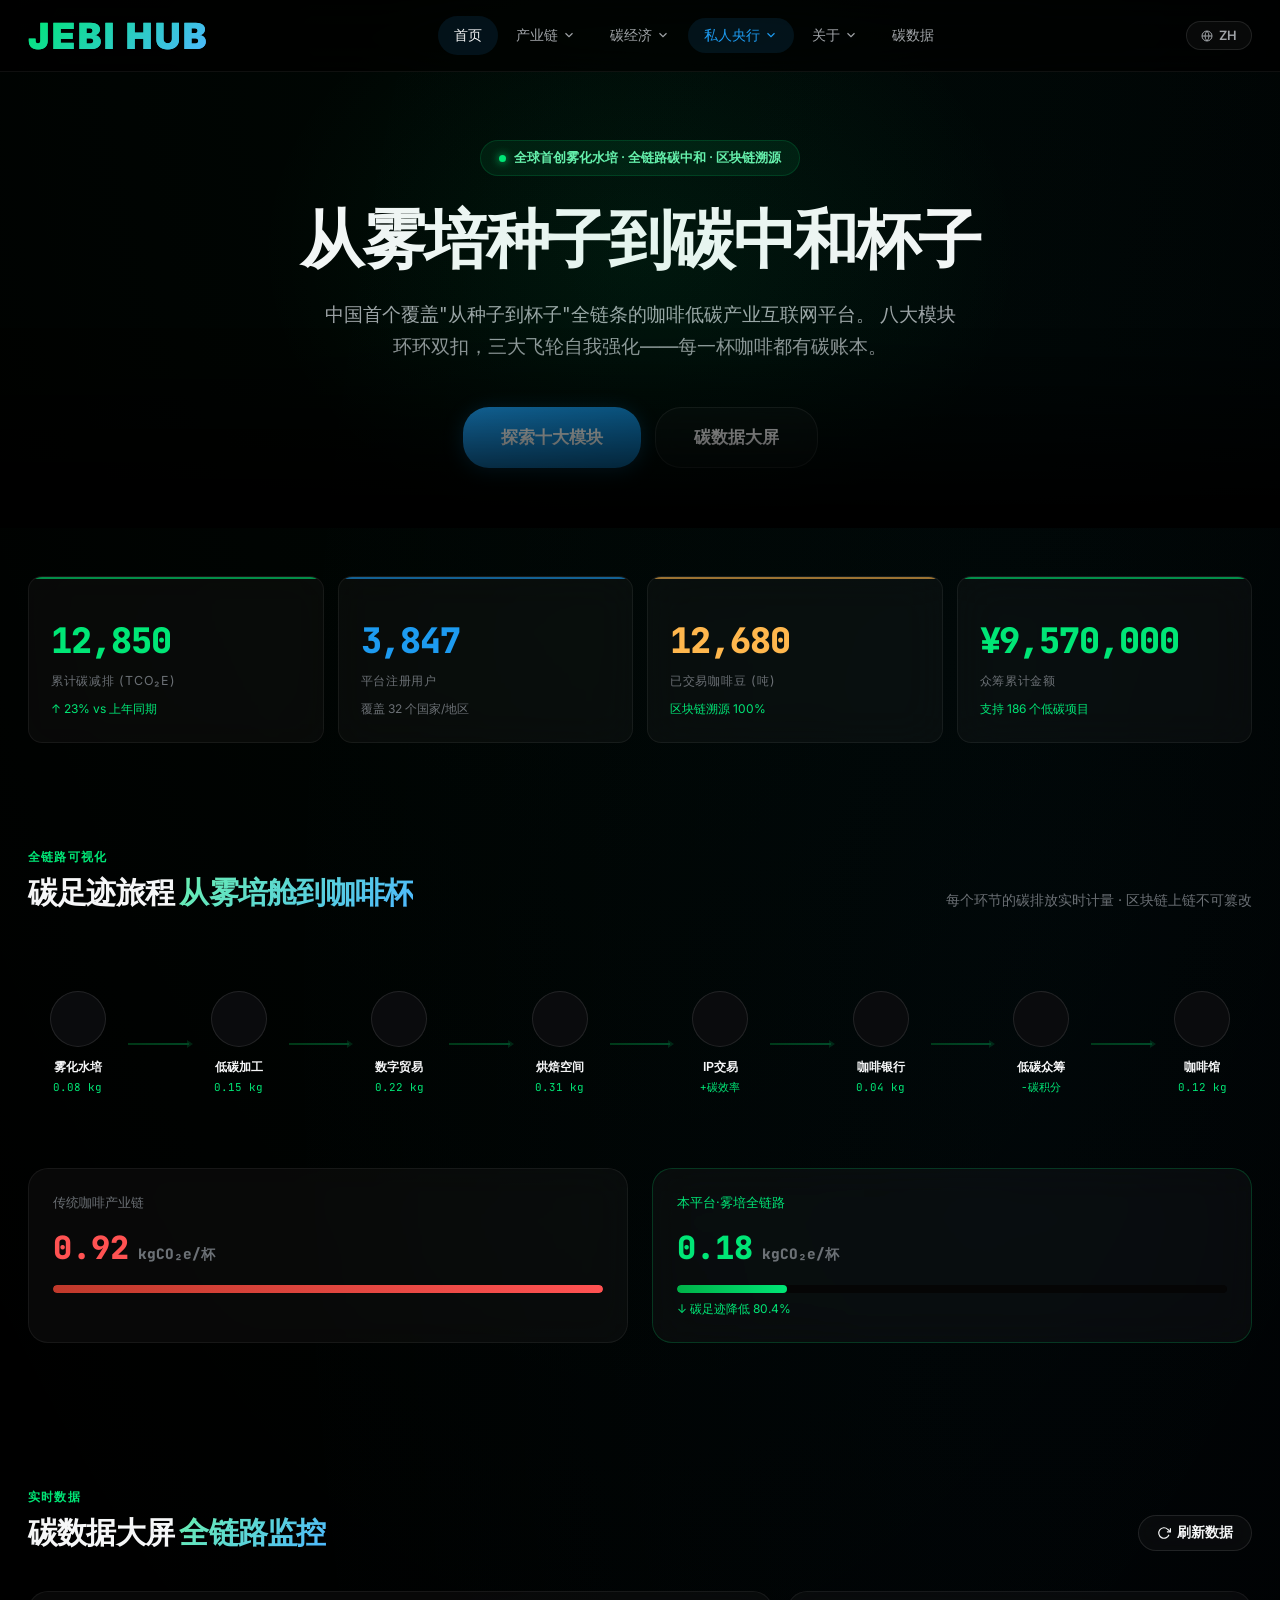
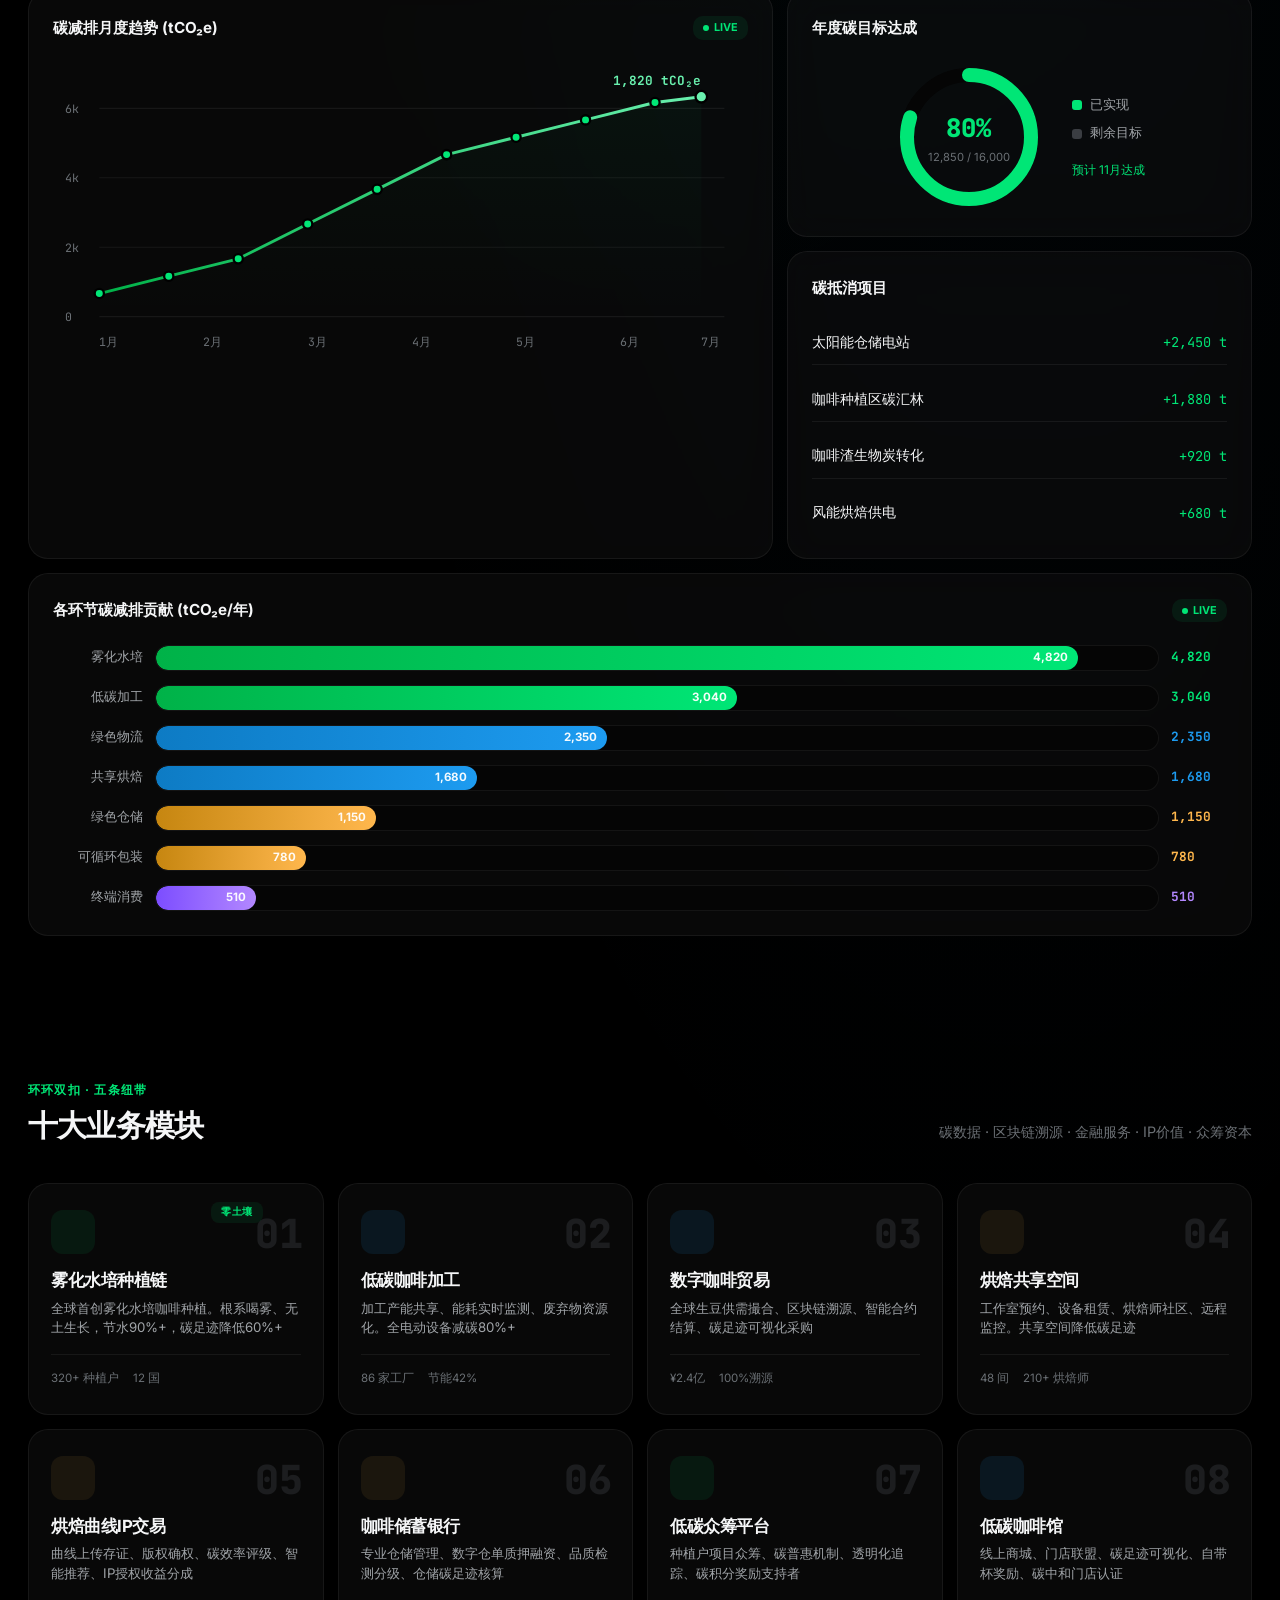
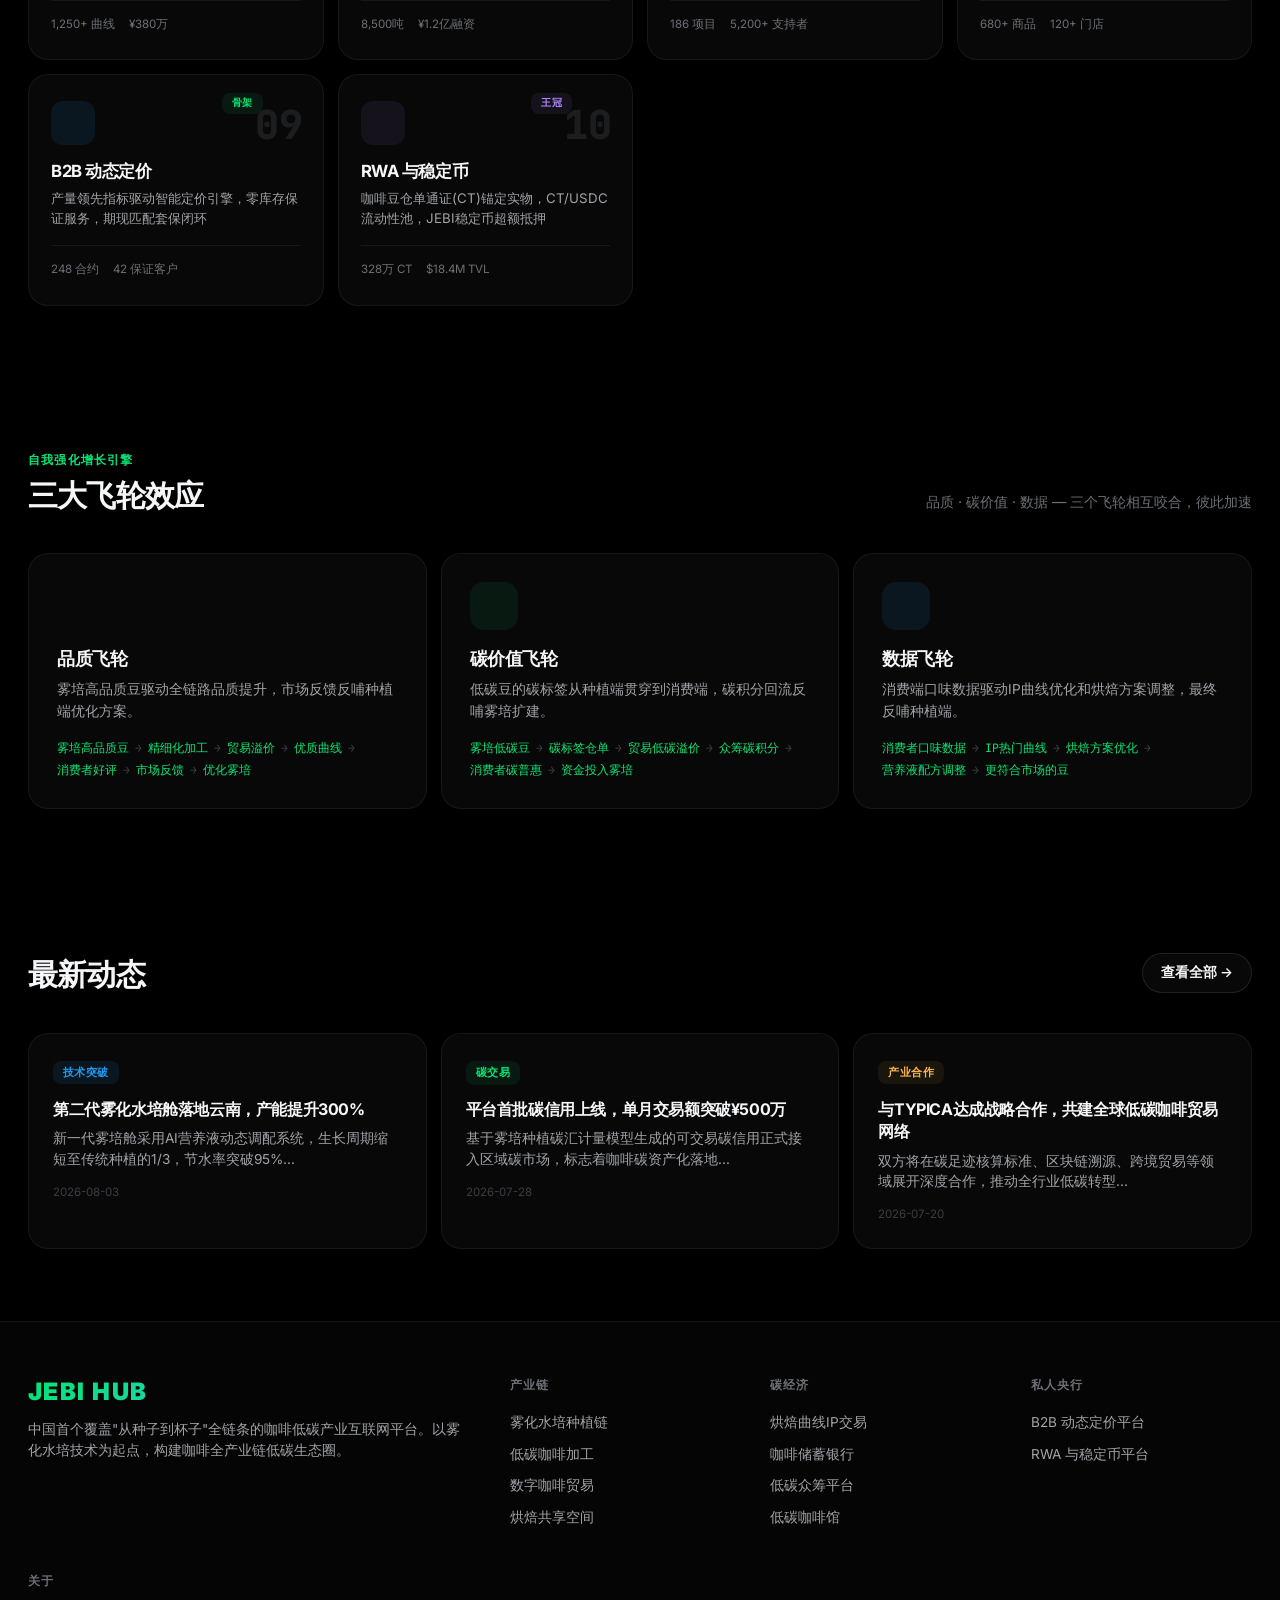
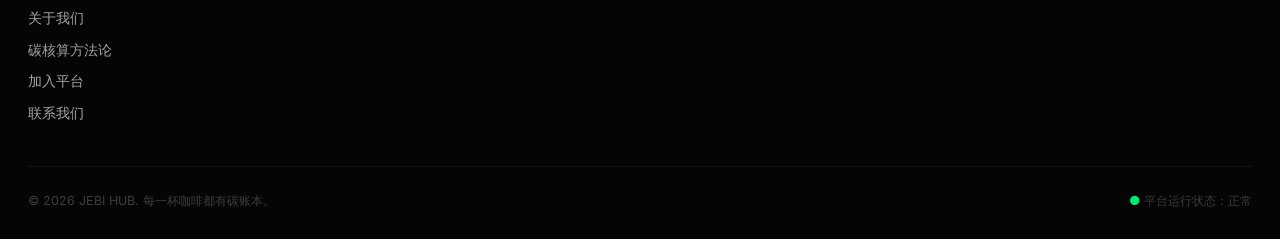
==== index.html @ 52b02df3 "JEBI HUB — Low-carbon coffee industry platform - 15 HTML pages (index + 14 modules including About, " ====
<!DOCTYPE html>
<html lang="zh-CN">
  <head>
    <meta charset="UTF-8">
    <meta name="viewport" content="width=device-width, initial-scale=1.0">
    <title>JEBI HUB — 从雾培种子到碳中和杯子</title>
    <link rel="stylesheet" href="css/style.css">
    <link rel="preconnect" href="https://fonts.googleapis.com">
    <link rel="preconnect" href="https://fonts.gstatic.com" crossorigin>
    <link href="https://fonts.googleapis.com/css2?family=Inter:wght@400;500;600;700;800;900&family=JetBrains+Mono:wght@400;500;600;700;800&display=swap" rel="stylesheet">
  </head>
  <body>
    <!-- ========== Navigation ========== -->
    <nav class="nav">
      <div class="nav-inner">
        <a href="index.html" class="nav-logo">
          <span>JEBI HUB</span>
        </a>
        <div class="nav-links">
          <a href="index.html" class="nav-link active" data-i18n="nav.home">首页</a>
          <div class="nav-dropdown">
            <button class="nav-dropdown-trigger" data-i18n="nav.industry_chain_trigger">产业链
              <svg viewBox="0 0 24 24" fill="none" stroke="currentColor" stroke-width="2">
                <polyline points="6 9 12 15 18 9"/>
              </svg>
            </button>
            <div class="nav-dropdown-menu">
              <a href="modules/planting.html" class="nav-dropdown-item" data-i18n="nav.planting"> 种植链 <span class="badge">零土壤</span>
              </a>
              <a href="modules/processing.html" class="nav-dropdown-item" data-i18n="nav.processing"> 低碳加工</a>
              <a href="modules/trade.html" class="nav-dropdown-item" data-i18n="nav.trade"> 数字贸易</a>
              <a href="modules/roasting.html" class="nav-dropdown-item" data-i18n="nav.roasting"> 烘焙空间</a>
            </div>
          </div>
          <div class="nav-dropdown">
            <button class="nav-dropdown-trigger" data-i18n="nav.carbon_economy_trigger">碳经济
              <svg viewBox="0 0 24 24" fill="none" stroke="currentColor" stroke-width="2">
                <polyline points="6 9 12 15 18 9"/>
              </svg>
            </button>
            <div class="nav-dropdown-menu">
              <a href="modules/ip-trading.html" class="nav-dropdown-item" data-i18n="nav.ip_trading"> IP交易中心</a>
              <a href="modules/coffee-bank.html" class="nav-dropdown-item" data-i18n="nav.coffee_bank"> 咖啡银行</a>
              <a href="modules/crowdfunding.html" class="nav-dropdown-item" data-i18n="nav.crowdfunding"> 低碳众筹</a>
              <a href="modules/cafe.html" class="nav-dropdown-item" data-i18n="nav.cafe"> 咖啡馆</a>
            </div>
          </div>
          <div class="nav-dropdown">
            <button class="nav-dropdown-trigger" style="color: var(--accent); background: var(--accent-dim);" data-i18n="nav.private_central_bank_trigger">私人央行
              <svg viewBox="0 0 24 24" fill="none" stroke="currentColor" stroke-width="2">
                <polyline points="6 9 12 15 18 9"/>
              </svg>
            </button>
            <div class="nav-dropdown-menu">
              <a href="modules/b2b-pricing.html" class="nav-dropdown-item" data-i18n="nav.b2b_pricing"> B2B动态定价 <span class="badge">骨架</span>
              </a>
              <a href="modules/rwa-stablecoin.html" class="nav-dropdown-item" data-i18n="nav.rwa_stablecoin"> RWA与稳定币 <span class="badge">王冠</span>
              </a>
            </div>
          </div>
          <div class="nav-dropdown">
            <button class="nav-dropdown-trigger" data-i18n="nav.about_trigger">
              关于
              <svg viewBox="0 0 24 24" fill="none" stroke="currentColor" stroke-width="2">
                <polyline points="6 9 12 15 18 9"/>
              </svg>
            </button>
            <div class="nav-dropdown-menu">
              <a href="modules/about.html" class="nav-dropdown-item" data-i18n="nav.about_us"> 关于我们</a>
              <a href="modules/methodology.html" class="nav-dropdown-item" data-i18n="nav.methodology"> 碳核算方法论</a>
              <a href="modules/join-platform.html" class="nav-dropdown-item" data-i18n="nav.join_platform"> 加入平台</a>
              <a href="modules/contact.html" class="nav-dropdown-item" data-i18n="nav.contact"> 联系我们</a>
            </div>
          </div>
          <a href="#dashboard" class="nav-link" data-i18n="nav.carbon_data">碳数据</a>
        </div>
          <div class="lang-switcher">
            <button class="lang-switcher-btn">
              <svg width="16" height="16" viewBox="0 0 24 24" fill="none" stroke="currentColor" stroke-width="2">
                <circle cx="12" cy="12" r="10"/>
                <path d="M2 12h20M12 2a15.3 15.3 0 0 1 4 10 15.3 15.3 0 0 1-4 10 15.3 15.3 0 0 1-4-10 15.3 15.3 0 0 1 4-10z"/>
              </svg>
              <span class="lang-current">ZH</span>
            </button>
            <div class="lang-switcher-menu">
              <div class="lang-option active" data-lang="zh">中文</div>
              <div class="lang-option" data-lang="en">English</div>
              <div class="lang-option" data-lang="ar">العربية</div>
            </div>
          </div>
      </div>
    </nav>
    <!-- ========== Hero ========== -->
    <section class="hero">
      <div class="container">
        <div class="hero-badge">
          <span class="hero-badge-dot">
          </span>
          全球首创雾化水培 · 全链路碳中和 · 区块链溯源
        </div>
        <h1 data-i18n="hero.title_full">从雾培种子到碳中和杯子</h1>
        <p class="hero-sub" data-i18n="hero.sub_cn">
          中国首个覆盖"从种子到杯子"全链条的咖啡低碳产业互联网平台。
          八大模块环环双扣，三大飞轮自我强化——每一杯咖啡都有碳账本。
        </p>
        <div class="hero-cta">
          <a href="#modules" class="btn btn-primary btn-lg" data-i18n="hero.cta_explore">探索十大模块</a>
          <a href="#dashboard" class="btn btn-outline btn-lg" data-i18n="hero.cta_dashboard">碳数据大屏</a>
        </div>
      </div>
    </section>
    <!-- ========== KPI Row ========== -->
    <section class="container">
      <div class="kpi-row">
        <div class="kpi animate-in d1" style="--kpi-color: var(--green);">
          <div class="kpi-icon">
          </div>
          <div class="kpi-val" data-count="12850" data-suffix="">12,850</div>
          <div class="kpi-label">累计碳减排 (tCO₂e)</div>
          <div class="kpi-trend up">↑ 23% vs 上年同期</div>
        </div>
        <div class="kpi animate-in d2" style="--kpi-color: var(--accent);">
          <div class="kpi-icon">
          </div>
          <div class="kpi-val" data-count="3847">3,847</div>
          <div class="kpi-label">平台注册用户</div>
          <div class="kpi-trend neutral">覆盖 32 个国家/地区</div>
        </div>
        <div class="kpi animate-in d3" style="--kpi-color: var(--amber);">
          <div class="kpi-icon">
          </div>
          <div class="kpi-val" data-count="12680">12,680</div>
          <div class="kpi-label">已交易咖啡豆 (吨)</div>
          <div class="kpi-trend up">区块链溯源 100%</div>
        </div>
        <div class="kpi animate-in d4" style="--kpi-color: var(--green);">
          <div class="kpi-icon">
          </div>
          <div class="kpi-val" data-count="9570000" data-prefix="¥" data-suffix="">¥9,570,000</div>
          <div class="kpi-label">众筹累计金额</div>
          <div class="kpi-trend up">支持 186 个低碳项目</div>
        </div>
      </div>
    </section>
    <!-- ========== Carbon Journey (SVG pipeline) ========== -->
    <section class="section">
      <div class="container">
        <div class="section-head">
          <div>
            <div class="section-eyebrow">全链路可视化</div>
            <h2>碳足迹旅程 <span class="gradient-text">从雾培舱到咖啡杯</span>
            </h2>
          </div>
          <p class="sub">每个环节的碳排放实时计量 · 区块链上链不可篡改</p>
        </div>
        <div class="journey">
          <div class="journey-track">
            <a href="modules/planting.html" class="journey-node">
              <div class="journey-node-orb">
              </div>
              <div class="journey-node-label">雾化水培</div>
              <div class="journey-node-carbon">0.08 kg</div>
            </a>
            <div class="journey-line">
            </div>
            <a href="modules/processing.html" class="journey-node">
              <div class="journey-node-orb">
              </div>
              <div class="journey-node-label">低碳加工</div>
              <div class="journey-node-carbon">0.15 kg</div>
            </a>
            <div class="journey-line">
            </div>
            <a href="modules/trade.html" class="journey-node">
              <div class="journey-node-orb">
              </div>
              <div class="journey-node-label">数字贸易</div>
              <div class="journey-node-carbon">0.22 kg</div>
            </a>
            <div class="journey-line">
            </div>
            <a href="modules/roasting.html" class="journey-node">
              <div class="journey-node-orb">
              </div>
              <div class="journey-node-label">烘焙空间</div>
              <div class="journey-node-carbon">0.31 kg</div>
            </a>
            <div class="journey-line">
            </div>
            <a href="modules/ip-trading.html" class="journey-node">
              <div class="journey-node-orb">
              </div>
              <div class="journey-node-label">IP交易</div>
              <div class="journey-node-carbon">+碳效率</div>
            </a>
            <div class="journey-line">
            </div>
            <a href="modules/coffee-bank.html" class="journey-node">
              <div class="journey-node-orb">
              </div>
              <div class="journey-node-label">咖啡银行</div>
              <div class="journey-node-carbon">0.04 kg</div>
            </a>
            <div class="journey-line">
            </div>
            <a href="modules/crowdfunding.html" class="journey-node">
              <div class="journey-node-orb">
              </div>
              <div class="journey-node-label">低碳众筹</div>
              <div class="journey-node-carbon">-碳积分</div>
            </a>
            <div class="journey-line">
            </div>
            <a href="modules/cafe.html" class="journey-node">
              <div class="journey-node-orb">
              </div>
              <div class="journey-node-label">咖啡馆</div>
              <div class="journey-node-carbon">0.12 kg</div>
            </a>
          </div>
        </div>
        <!-- Carbon footprint comparison bar -->
        <div style="margin-top: 32px; display: flex; gap: 24px; align-items: stretch; flex-wrap: wrap;">
          <div class="glass" style="flex: 1; padding: 24px; min-width: 280px;">
            <div style="font-size: 0.8rem; color: var(--text-3); margin-bottom: 8px;">传统咖啡产业链</div>
            <div style="font-size: 2rem; font-weight: 900; font-family: var(--font-mono); color: var(--red);">0.92<span style="font-size: 0.9rem; color: var(--text-3);"> kgCO₂e/杯</span>
            </div>
            <div style="margin-top: 12px; height: 8px; background: var(--bg-1); border-radius: 4px; overflow: hidden;">
              <div style="height: 100%; width: 100%; background: linear-gradient(90deg, #c0392b, var(--red)); border-radius: 4px;">
              </div>
            </div>
          </div>
          <div class="glass" style="flex: 1; padding: 24px; min-width: 280px; border-color: rgba(0, 230, 118, 0.2);">
            <div style="font-size: 0.8rem; color: var(--green); margin-bottom: 8px;">本平台·雾培全链路</div>
            <div style="font-size: 2rem; font-weight: 900; font-family: var(--font-mono); color: var(--green);">0.18<span style="font-size: 0.9rem; color: var(--text-3);"> kgCO₂e/杯</span>
            </div>
            <div style="margin-top: 12px; height: 8px; background: var(--bg-1); border-radius: 4px; overflow: hidden;">
              <div style="height: 100%; width: 20%; background: linear-gradient(90deg, var(--green-lo), var(--green)); border-radius: 4px;">
              </div>
            </div>
            <div style="font-size: 0.75rem; color: var(--green); margin-top: 6px;">↓ 碳足迹降低 80.4%</div>
          </div>
        </div>
      </div>
    </section>
    <!-- ========== Carbon Dashboard ========== -->
    <section class="section" id="dashboard">
      <div class="container">
        <div class="section-head">
          <div>
            <div class="section-eyebrow">实时数据</div>
            <h2>碳数据大屏 <span class="gradient-text">全链路监控</span>
            </h2>
          </div>
          <button class="btn btn-outline btn-sm" data-refresh style="gap: 6px;">
            <svg width="14" height="14" viewBox="0 0 24 24" fill="none" stroke="currentColor" stroke-width="2">
              <polyline points="23 4 23 10 17 10"/>
              <path d="M20.49 15a9 9 0 1 1-2.12-9.36L23 10"/>
            </svg>
            刷新数据
          </button>
        </div>
        <div class="dash-panel">
          <!-- Left: Area Chart -->
          <div class="panel animate-in d1">
            <div class="panel-head">
              <span class="panel-title">碳减排月度趋势 (tCO₂e)</span>
              <span class="panel-badge live">LIVE</span>
            </div>
            <svg class="area-chart" viewBox="0 0 600 280" preserveAspectRatio="none">
              <!-- Grid -->
              <g class="grid">
                <line x1="40" y1="40" x2="580" y2="40"/>
                <line x1="40" y1="100" x2="580" y2="100"/>
                <line x1="40" y1="160" x2="580" y2="160"/>
                <line x1="40" y1="220" x2="580" y2="220"/>
              </g>
              <!-- Y axis labels -->
              <g class="axis">
                <text x="10" y="44">6k</text>
                <text x="10" y="104">4k</text>
                <text x="10" y="164">2k</text>
                <text x="10" y="224">0</text>
              </g>
              <!-- X axis labels -->
              <g class="axis">
                <text x="40" y="245">1月</text>
                <text x="130" y="245">2月</text>
                <text x="220" y="245">3月</text>
                <text x="310" y="245">4月</text>
                <text x="400" y="245">5月</text>
                <text x="490" y="245">6月</text>
                <text x="560" y="245">7月</text>
              </g>
              <!-- Area fill -->
              <path class="area-fill" fill="url(#grad-green)" d="M 40 200 L 100 185 L 160 170 L 220 140 L 280 110 L 340 80 L 400 65 L 460 50 L 520 35 L 560 30 L 560 220 L 40 220 Z"/>
              <!-- Line -->
              <path class="line-stroke" stroke="url(#grad-line)" data-animate-path d="M 40 200 L 100 185 L 160 170 L 220 140 L 280 110 L 340 80 L 400 65 L 460 50 L 520 35 L 560 30"/>
              <!-- Data points -->
              <g fill="var(--green)" stroke="var(--bg-0)" stroke-width="2">
                <circle cx="40" cy="200" r="4"/>
                <circle cx="100" cy="185" r="4"/>
                <circle cx="160" cy="170" r="4"/>
                <circle cx="220" cy="140" r="4"/>
                <circle cx="280" cy="110" r="4"/>
                <circle cx="340" cy="80" r="4"/>
                <circle cx="400" cy="65" r="4"/>
                <circle cx="460" cy="50" r="4"/>
                <circle cx="520" cy="35" r="4"/>
                <circle cx="560" cy="30" r="5" fill="var(--green-hi)"/>
              </g>
              <!-- Highlight last point -->
              <text x="560" y="20" text-anchor="end" fill="var(--green-hi)" font-size="11" font-family="var(--font-mono)" font-weight="700">1,820 tCO₂e</text>
              <!-- Gradients -->
              <defs>
                <linearGradient id="grad-green" x1="0" y1="0" x2="0" y2="1">
                  <stop offset="0%" stop-color="#00e676" stop-opacity="0.25"/>
                  <stop offset="100%" stop-color="#00e676" stop-opacity="0"/>
                </linearGradient>
                <linearGradient id="grad-line" x1="0" y1="0" x2="1" y2="0">
                  <stop offset="0%" stop-color="#00b248"/>
                  <stop offset="100%" stop-color="#69f0ae"/>
                </linearGradient>
              </defs>
            </svg>
          </div>
          <!-- Right: Donut + Offset Projects -->
          <div class="dash-panel-right">
            <!-- Donut Chart -->
            <div class="panel animate-in d2">
              <div class="panel-head">
                <span class="panel-title">年度碳目标达成</span>
              </div>
              <div class="donut-wrap">
                <div class="donut">
                  <svg width="150" height="150" viewBox="0 0 150 150">
                    <circle cx="75" cy="75" r="62" fill="none" stroke="var(--bg-1)" stroke-width="14"/>
                    <circle cx="75" cy="75" r="62" fill="none" stroke="var(--green)" stroke-width="14"
                    stroke-dasharray="389.6" stroke-dashoffset="77.9" stroke-linecap="round"/>
                  </svg>
                  <div class="donut-center">
                    <div class="donut-val" style="color: var(--green);">80%</div>
                    <div class="donut-label">12,850 / 16,000</div>
                  </div>
                </div>
                <div class="donut-legend">
                  <div class="donut-legend-item">
                    <span class="donut-legend-dot" style="background: var(--green);">
                    </span>
                    <span>已实现</span>
                  </div>
                  <div class="donut-legend-item">
                    <span class="donut-legend-dot" style="background: var(--text-4);">
                    </span>
                    <span>剩余目标</span>
                  </div>
                  <div style="margin-top: 8px; font-size: 0.75rem; color: var(--green);">预计 11月达成</div>
                </div>
              </div>
            </div>
            <!-- Carbon Offset Projects -->
            <div class="panel animate-in d3" style="flex: 1;">
              <div class="panel-head">
                <span class="panel-title">碳抵消项目</span>
              </div>
              <div style="display: flex; flex-direction: column; gap: 14px;">
                <div style="display: flex; justify-content: space-between; align-items: center; padding: 10px 0; border-bottom: 1px solid var(--border-1);">
                  <span style="font-size: 0.85rem;"> 太阳能仓储电站</span>
                  <span class="mono" style="font-size: 0.85rem; color: var(--green);">+2,450 t</span>
                </div>
                <div style="display: flex; justify-content: space-between; align-items: center; padding: 10px 0; border-bottom: 1px solid var(--border-1);">
                  <span style="font-size: 0.85rem;"> 咖啡种植区碳汇林</span>
                  <span class="mono" style="font-size: 0.85rem; color: var(--green);">+1,880 t</span>
                </div>
                <div style="display: flex; justify-content: space-between; align-items: center; padding: 10px 0; border-bottom: 1px solid var(--border-1);">
                  <span style="font-size: 0.85rem;"> 咖啡渣生物炭转化</span>
                  <span class="mono" style="font-size: 0.85rem; color: var(--green);">+920 t</span>
                </div>
                <div style="display: flex; justify-content: space-between; align-items: center; padding: 10px 0;">
                  <span style="font-size: 0.85rem;"> 风能烘焙供电</span>
                  <span class="mono" style="font-size: 0.85rem; color: var(--green);">+680 t</span>
                </div>
              </div>
            </div>
          </div>
        </div>
        <!-- Bar chart: Carbon reduction by module -->
        <div class="panel animate-in d4" style="margin-top: 14px;">
          <div class="panel-head">
            <span class="panel-title">各环节碳减排贡献 (tCO₂e/年)</span>
            <span class="panel-badge live">LIVE</span>
          </div>
          <div class="hbar-list">
            <div class="hbar-row">
              <span class="hbar-label">雾化水培</span>
              <div class="hbar-track">
                <div class="hbar-fill green" style="width: 92%;">4,820</div>
              </div>
              <span class="hbar-val" style="color: var(--green);">4,820</span>
            </div>
            <div class="hbar-row">
              <span class="hbar-label">低碳加工</span>
              <div class="hbar-track">
                <div class="hbar-fill green" style="width: 58%;">3,040</div>
              </div>
              <span class="hbar-val" style="color: var(--green);">3,040</span>
            </div>
            <div class="hbar-row">
              <span class="hbar-label">绿色物流</span>
              <div class="hbar-track">
                <div class="hbar-fill blue" style="width: 45%;">2,350</div>
              </div>
              <span class="hbar-val" style="color: var(--accent);">2,350</span>
            </div>
            <div class="hbar-row">
              <span class="hbar-label">共享烘焙</span>
              <div class="hbar-track">
                <div class="hbar-fill blue" style="width: 32%;">1,680</div>
              </div>
              <span class="hbar-val" style="color: var(--accent);">1,680</span>
            </div>
            <div class="hbar-row">
              <span class="hbar-label">绿色仓储</span>
              <div class="hbar-track">
                <div class="hbar-fill amber" style="width: 22%;">1,150</div>
              </div>
              <span class="hbar-val" style="color: var(--amber);">1,150</span>
            </div>
            <div class="hbar-row">
              <span class="hbar-label">可循环包装</span>
              <div class="hbar-track">
                <div class="hbar-fill amber" style="width: 15%;">780</div>
              </div>
              <span class="hbar-val" style="color: var(--amber);">780</span>
            </div>
            <div class="hbar-row">
              <span class="hbar-label">终端消费</span>
              <div class="hbar-track">
                <div class="hbar-fill purple" style="width: 10%;">510</div>
              </div>
              <span class="hbar-val" style="color: var(--purple);">510</span>
            </div>
          </div>
        </div>
      </div>
    </section>
    <!-- ========== 8 Module Cards ========== -->
    <section class="section" id="modules">
      <div class="container">
        <div class="section-head">
          <div>
            <div class="section-eyebrow">环环双扣 · 五条纽带</div>
            <h2>十大业务模块</h2>
          </div>
          <p class="sub">碳数据 · 区块链溯源 · 金融服务 · IP价值 · 众筹资本</p>
        </div>
        <div class="module-grid">
          <a href="modules/planting.html" class="module-card animate-in d1" style="--mc-color: var(--green);">
            <span class="module-card-num">01</span>
            <span class="module-card-tag">零土壤</span>
            <div class="module-card-icon green">
            </div>
            <h3>雾化水培种植链</h3>
            <p>全球首创雾化水培咖啡种植。根系喝雾、无土生长，节水90%+，碳足迹降低60%+</p>
            <div class="module-card-meta">
              <span> 320+ 种植户</span>
              <span> 12 国</span>
            </div>
          </a>
          <a href="modules/processing.html" class="module-card animate-in d2" style="--mc-color: var(--accent);">
            <span class="module-card-num">02</span>
            <div class="module-card-icon blue">
            </div>
            <h3>低碳咖啡加工</h3>
            <p>加工产能共享、能耗实时监测、废弃物资源化。全电动设备减碳80%+</p>
            <div class="module-card-meta">
              <span> 86 家工厂</span>
              <span> 节能42%</span>
            </div>
          </a>
          <a href="modules/trade.html" class="module-card animate-in d3" style="--mc-color: var(--accent);">
            <span class="module-card-num">03</span>
            <div class="module-card-icon blue">
            </div>
            <h3>数字咖啡贸易</h3>
            <p>全球生豆供需撮合、区块链溯源、智能合约结算、碳足迹可视化采购</p>
            <div class="module-card-meta">
              <span> ¥2.4亿</span>
              <span> 100%溯源</span>
            </div>
          </a>
          <a href="modules/roasting.html" class="module-card animate-in d4" style="--mc-color: var(--amber);">
            <span class="module-card-num">04</span>
            <div class="module-card-icon amber">
            </div>
            <h3>烘焙共享空间</h3>
            <p>工作室预约、设备租赁、烘焙师社区、远程监控。共享空间降低碳足迹</p>
            <div class="module-card-meta">
              <span> 48 间</span>
              <span> 210+ 烘焙师</span>
            </div>
          </a>
          <a href="modules/ip-trading.html" class="module-card animate-in d5" style="--mc-color: var(--amber);">
            <span class="module-card-num">05</span>
            <div class="module-card-icon amber">
            </div>
            <h3>烘焙曲线IP交易</h3>
            <p>曲线上传存证、版权确权、碳效率评级、智能推荐、IP授权收益分成</p>
            <div class="module-card-meta">
              <span> 1,250+ 曲线</span>
              <span> ¥380万</span>
            </div>
          </a>
          <a href="modules/coffee-bank.html" class="module-card animate-in d6" style="--mc-color: var(--amber);">
            <span class="module-card-num">06</span>
            <div class="module-card-icon amber">
            </div>
            <h3>咖啡储蓄银行</h3>
            <p>专业仓储管理、数字仓单质押融资、品质检测分级、仓储碳足迹核算</p>
            <div class="module-card-meta">
              <span> 8,500吨</span>
              <span> ¥1.2亿融资</span>
            </div>
          </a>
          <a href="modules/crowdfunding.html" class="module-card animate-in d7" style="--mc-color: var(--green);">
            <span class="module-card-num">07</span>
            <div class="module-card-icon green">
            </div>
            <h3>低碳众筹平台</h3>
            <p>种植户项目众筹、碳普惠机制、透明化追踪、碳积分奖励支持者</p>
            <div class="module-card-meta">
              <span> 186 项目</span>
              <span> 5,200+ 支持者</span>
            </div>
          </a>
          <a href="modules/cafe.html" class="module-card animate-in d8" style="--mc-color: var(--accent);">
            <span class="module-card-num">08</span>
            <div class="module-card-icon blue">
            </div>
            <h3>低碳咖啡馆</h3>
            <p>线上商城、门店联盟、碳足迹可视化、自带杯奖励、碳中和门店认证</p>
            <div class="module-card-meta">
              <span> 680+ 商品</span>
              <span> 120+ 门店</span>
            </div>
          </a>
          <a href="modules/b2b-pricing.html" class="module-card animate-in d1" style="--mc-color: var(--accent);">
            <span class="module-card-num">09</span>
            <span class="module-card-tag">骨架</span>
            <div class="module-card-icon blue">
            </div>
            <h3>B2B 动态定价</h3>
            <p>产量领先指标驱动智能定价引擎，零库存保证服务，期现匹配套保闭环</p>
            <div class="module-card-meta">
              <span> 248 合约</span>
              <span> 42 保证客户</span>
            </div>
          </a>
          <a href="modules/rwa-stablecoin.html" class="module-card animate-in d2" style="--mc-color: var(--purple);">
            <span class="module-card-num">10</span>
            <span class="module-card-tag" style="color: var(--purple); background: var(--purple-dim);">王冠</span>
            <div class="module-card-icon" style="background: var(--purple-dim);">
            </div>
            <h3>RWA 与稳定币</h3>
            <p>咖啡豆仓单通证(CT)锚定实物，CT/USDC流动性池，JEBI稳定币超额抵押</p>
            <div class="module-card-meta">
              <span> 328万 CT</span>
              <span> $18.4M TVL</span>
            </div>
          </a>
        </div>
      </div>
    </section>
    <!-- ========== Three Flywheels ========== -->
    <section class="section">
      <div class="container">
        <div class="section-head">
          <div>
            <div class="section-eyebrow">自我强化增长引擎</div>
            <h2>三大飞轮效应</h2>
          </div>
          <p class="sub">品质 · 碳价值 · 数据 — 三个飞轮相互咬合，彼此加速</p>
        </div>
        <div class="flywheel-grid">
          <div class="flywheel-card animate-in d1">
            <div class="flywheel-card-icon green">
            </div>
            <h4>品质飞轮</h4>
            <p>雾培高品质豆驱动全链路品质提升，市场反馈反哺种植端优化方案。</p>
            <div class="flywheel-chain">
              <span>雾培高品质豆</span>
              <em>→</em>
              <span>精细化加工</span>
              <em>→</em>
              <span>贸易溢价</span>
              <em>→</em>
              <span>优质曲线</span>
              <em>→</em>
              <span>消费者好评</span>
              <em>→</em>
              <span>市场反馈</span>
              <em>→</em>
              <span>优化雾培</span>
            </div>
          </div>
          <div class="flywheel-card animate-in d2">
            <div class="flywheel-card-icon" style="background: var(--green-dim);">
            </div>
            <h4>碳价值飞轮</h4>
            <p>低碳豆的碳标签从种植端贯穿到消费端，碳积分回流反哺雾培扩建。</p>
            <div class="flywheel-chain">
              <span>雾培低碳豆</span>
              <em>→</em>
              <span>碳标签仓单</span>
              <em>→</em>
              <span>贸易低碳溢价</span>
              <em>→</em>
              <span>众筹碳积分</span>
              <em>→</em>
              <span>消费者碳普惠</span>
              <em>→</em>
              <span>资金投入雾培</span>
            </div>
          </div>
          <div class="flywheel-card animate-in d3">
            <div class="flywheel-card-icon" style="background: var(--accent-dim);">
            </div>
            <h4>数据飞轮</h4>
            <p>消费端口味数据驱动IP曲线优化和烘焙方案调整，最终反哺种植端。</p>
            <div class="flywheel-chain">
              <span>消费者口味数据</span>
              <em>→</em>
              <span>IP热门曲线</span>
              <em>→</em>
              <span>烘焙方案优化</span>
              <em>→</em>
              <span>营养液配方调整</span>
              <em>→</em>
              <span>更符合市场的豆</span>
            </div>
          </div>
        </div>
      </div>
    </section>
    <!-- ========== News ========== -->
    <section class="section">
      <div class="container">
        <div class="section-head">
          <h2>最新动态</h2>
          <a href="#" class="btn btn-outline btn-sm">查看全部 →</a>
        </div>
        <div class="news-grid">
          <a href="#" class="news-card animate-in d1">
            <span class="news-card-tag tech">技术突破</span>
            <h4>第二代雾化水培舱落地云南，产能提升300%</h4>
            <p>新一代雾培舱采用AI营养液动态调配系统，生长周期缩短至传统种植的1/3，节水率突破95%...</p>
            <div class="news-card-date">2026-08-03</div>
          </a>
          <a href="#" class="news-card animate-in d2">
            <span class="news-card-tag carbon">碳交易</span>
            <h4>平台首批碳信用上线，单月交易额突破¥500万</h4>
            <p>基于雾培种植碳汇计量模型生成的可交易碳信用正式接入区域碳市场，标志着咖啡碳资产化落地...</p>
            <div class="news-card-date">2026-07-28</div>
          </a>
          <a href="#" class="news-card animate-in d3">
            <span class="news-card-tag biz">产业合作</span>
            <h4>与TYPICA达成战略合作，共建全球低碳咖啡贸易网络</h4>
            <p>双方将在碳足迹核算标准、区块链溯源、跨境贸易等领域展开深度合作，推动全行业低碳转型...</p>
            <div class="news-card-date">2026-07-20</div>
          </a>
        </div>
      </div>
    </section>
    <!-- ========== Footer ========== -->
    <footer class="footer">
      <div class="container">
        <div class="footer-grid">
          <div class="footer-brand">
            <h3> JEBI HUB</h3>
            <p>中国首个覆盖"从种子到杯子"全链条的咖啡低碳产业互联网平台。以雾化水培技术为起点，构建咖啡全产业链低碳生态圈。</p>
          </div>
          <div class="footer-col">
            <h4>产业链</h4>
            <a href="modules/planting.html">雾化水培种植链</a>
            <a href="modules/processing.html">低碳咖啡加工</a>
            <a href="modules/trade.html">数字咖啡贸易</a>
            <a href="modules/roasting.html">烘焙共享空间</a>
          </div>
          <div class="footer-col">
            <h4>碳经济</h4>
            <a href="modules/ip-trading.html">烘焙曲线IP交易</a>
            <a href="modules/coffee-bank.html">咖啡储蓄银行</a>
            <a href="modules/crowdfunding.html">低碳众筹平台</a>
            <a href="modules/cafe.html">低碳咖啡馆</a>
          </div>
          <div class="footer-col">
            <h4>私人央行</h4>
            <a href="modules/b2b-pricing.html">B2B 动态定价平台</a>
            <a href="modules/rwa-stablecoin.html">RWA 与稳定币平台</a>
          </div>
          <div class="footer-col">
            <h4>关于</h4>
            <a href="modules/about.html">关于我们</a>
            <a href="modules/methodology.html">碳核算方法论</a>
            <a href="modules/join-platform.html">加入平台</a>
            <a href="modules/contact.html">联系我们</a>
          </div>
        </div>
        <div class="footer-bottom">
          <p>&copy; 2026 JEBI HUB. <span data-i18n="footer.copyright">每一杯咖啡都有碳账本。</span></p>
          <p style="display: flex; align-items: center; gap: 4px;">
            <span style="color: var(--green);">●</span> <span data-i18n="footer.status">平台运行状态：正常</span></p>
          </div>
        </div>
      </footer>
      <script src="js/i18n.js"></script>
      <script src="js/main.js">
      </script>
    </body>
  </html>
---- css/style.css ----
/* ============================================================
 全咖啡产业链低碳经济购物中心 — 全局样式 v2
 Design: Premium Dark · Glassmorphism · Data-First
 ============================================================ */

/* ---------- CSS Variables ---------- */
:root {
 /* Backgrounds — layered depth */
 --bg-0: #000000;
 --bg-1: #050505;
 --bg-2: #0a0b0d;
 --bg-3: #101113;
 --bg-glass: rgba(255, 255, 255, 0.03);
 --bg-glass-hover: rgba(255, 255, 255, 0.06);
 --bg-elevated: #16181c;

 /* Borders */
 --border-1: rgba(255, 255, 255, 0.06);
 --border-2: rgba(255, 255, 255, 0.1);
 --border-3: rgba(255, 255, 255, 0.16);

 /* Text */
 --text-1: #f5f6f7;
 --text-2: #a0a4a8;
 --text-3: #6b7075;
 --text-4: #3a3d42;

 /* Accents */
 --accent: #1d9bf0;
 --accent-hi: #4db8ff;
 --accent-lo: #0d7bc4;
 --accent-dim: rgba(29, 155, 240, 0.1);
 --accent-glow: rgba(29, 155, 240, 0.3);

 /* Low-carbon green */
 --green: #00e676;
 --green-hi: #69f0ae;
 --green-lo: #00b248;
 --green-dim: rgba(0, 230, 118, 0.08);
 --green-glow: rgba(0, 230, 118, 0.2);

 /* Amber */
 --amber: #ffb74d;
 --amber-dim: rgba(255, 183, 77, 0.08);

 /* Purple */
 --purple: #b388ff;
 --purple-dim: rgba(179, 136, 255, 0.08);

 /* Red */
 --red: #ff5252;
 --red-dim: rgba(255, 82, 82, 0.08);

 /* Radius */
 --r-sm: 8px;
 --r-md: 14px;
 --r-lg: 20px;
 --r-xl: 28px;

 /* Shadows */
 --shadow-sm: 0 2px 8px rgba(0,0,0,0.3);
 --shadow-md: 0 4px 24px rgba(0,0,0,0.4);
 --shadow-lg: 0 8px 40px rgba(0,0,0,0.5);
 --shadow-green: 0 0 40px rgba(0, 230, 118, 0.12);
 --shadow-blue: 0 0 40px rgba(29, 155, 240, 0.12);

 /* Typography */
 --font-sans: 'Inter', -apple-system, BlinkMacSystemFont, 'Segoe UI', sans-serif;
 --font-mono: 'JetBrains Mono', 'SF Mono', 'Fira Code', monospace;

 /* Layout */
 --nav-h: 64px;
 --max-w: 1320px;
}

/* ---------- Reset ---------- */
*, *::before, *::after { box-sizing: border-box; margin: 0; padding: 0; }
html { font-size: 16px; scroll-behavior: smooth; -webkit-font-smoothing: antialiased; -moz-osx-font-smoothing: grayscale; }
body {
 font-family: var(--font-sans);
 background: var(--bg-0);
 color: var(--text-1);
 line-height: 1.6;
 min-height: 100vh;
 overflow-x: hidden;
 background-image:
 radial-gradient(ellipse 80% 50% at 50% -10%, rgba(0, 230, 118, 0.04), transparent),
 radial-gradient(ellipse 60% 40% at 80% 20%, rgba(29, 155, 240, 0.03), transparent);
}
a { color: var(--accent); text-decoration: none; transition: color 0.2s; }
a:hover { color: var(--accent-hi); }
ul, ol { list-style: none; }
img { max-width: 100%; display: block; }
button { cursor: pointer; font-family: inherit; border: none; outline: none; background: none; color: inherit; }
input, textarea, select { font-family: inherit; outline: none; }

/* ---------- Typography ---------- */
h1, h2, h3, h4, h5, h6 { font-weight: 700; line-height: 1.2; letter-spacing: -0.025em; }
.gradient-text {
 background: linear-gradient(135deg, var(--green-hi), var(--accent-hi));
 -webkit-background-clip: text; -webkit-text-fill-color: transparent; background-clip: text;
}
.gradient-green {
 background: linear-gradient(135deg, var(--green), var(--green-hi));
 -webkit-background-clip: text; -webkit-text-fill-color: transparent; background-clip: text;
}
.mono { font-family: var(--font-mono); }
.t2 { color: var(--text-2); }
.t3 { color: var(--text-3); }

/* ---------- Container ---------- */
.container { width: 100%; max-width: var(--max-w); margin: 0 auto; padding: 0 28px; }

/* ---------- Glass Card (core component) ---------- */
.glass {
 background: var(--bg-glass);
 backdrop-filter: blur(20px) saturate(140%);
 -webkit-backdrop-filter: blur(20px) saturate(140%);
 border: 1px solid var(--border-1);
 border-radius: var(--r-lg);
 transition: all 0.35s cubic-bezier(0.4, 0, 0.2, 1);
}
.glass:hover {
 background: var(--bg-glass-hover);
 border-color: var(--border-2);
}
.glass-solid {
 background: var(--bg-2);
 border: 1px solid var(--border-1);
 border-radius: var(--r-lg);
 transition: all 0.35s cubic-bezier(0.4, 0, 0.2, 1);
}
.glass-solid:hover {
 background: var(--bg-3);
 border-color: var(--border-2);
}

/* ---------- Navigation ---------- */
.nav {
 position: fixed; top: 0; left: 0; right: 0; z-index: 1000;
 height: var(--nav-h);
 background: rgba(0, 0, 0, 0.7);
 backdrop-filter: blur(24px) saturate(160%);
 -webkit-backdrop-filter: blur(24px) saturate(160%);
 border-bottom: 1px solid var(--border-1);
}
.nav-inner {
 display: flex; align-items: center; justify-content: space-between;
 height: 100%; max-width: var(--max-w); margin: 0 auto; padding: 0 28px;
}
.nav-logo {
  display: flex; align-items: center; gap: 0;
  font-size: 2.25rem; font-weight: 900; line-height: 1;
  color: transparent;
  background: linear-gradient(135deg, var(--green), var(--accent-hi));
  -webkit-background-clip: text; background-clip: text;
  -webkit-text-fill-color: transparent;
  text-transform: uppercase; letter-spacing: 0.08em;
  text-decoration: none; white-space: nowrap;
  transition: opacity 0.2s;
}
.nav-logo:hover { opacity: 0.85; }
.nav-logo span { background: inherit; -webkit-background-clip: inherit; background-clip: inherit; -webkit-text-fill-color: inherit; }
.nav-links { display: flex; align-items: center; gap: 2px; }
.nav-link {
 padding: 8px 16px; font-size: 0.875rem; font-weight: 500;
 color: var(--text-2); border-radius: 20px; transition: all 0.2s;
}
.nav-link:hover { color: var(--text-1); background: var(--bg-glass); }
.nav-link.active { color: var(--text-1); background: var(--accent-dim); }
.nav-dropdown { position: relative; }
.nav-dropdown-trigger {
 display: flex; align-items: center; gap: 4px;
 padding: 8px 16px; font-size: 0.875rem; font-weight: 500;
 color: var(--text-2); border-radius: 20px; transition: all 0.2s;
}
.nav-dropdown-trigger:hover { color: var(--text-1); background: var(--bg-glass); }
.nav-dropdown-trigger svg { width: 14px; height: 14px; transition: transform 0.2s; }
.nav-dropdown:hover .nav-dropdown-trigger svg { transform: rotate(180deg); }
.nav-dropdown-menu {
 position: absolute; top: calc(100% + 8px); left: 50%;
 transform: translateX(-50%) translateY(8px);
 background: rgba(16, 17, 19, 0.95);
 backdrop-filter: blur(24px); -webkit-backdrop-filter: blur(24px);
 border: 1px solid var(--border-2); border-radius: var(--r-md);
 padding: 8px; min-width: 240px;
 opacity: 0; visibility: hidden; transition: all 0.2s;
 box-shadow: var(--shadow-lg);
}
.nav-dropdown:hover .nav-dropdown-menu {
 opacity: 1; visibility: visible; transform: translateX(-50%) translateY(0);
}
.nav-dropdown-item {
 display: flex; align-items: center; gap: 8px;
 padding: 10px 14px; font-size: 0.85rem; color: var(--text-2);
 border-radius: var(--r-sm); transition: all 0.15s;
}
.nav-dropdown-item:hover { color: var(--text-1); background: var(--accent-dim); }
.nav-dropdown-item .badge {
 margin-left: auto; padding: 2px 8px; font-size: 0.65rem; font-weight: 700;
 color: var(--green); background: var(--green-dim); border-radius: 8px;
 text-transform: uppercase; letter-spacing: 0.04em;
}

/* ---------- Hero ---------- */
.hero { padding: 140px 0 60px; text-align: center; position: relative; overflow: hidden; }
.hero::before {
 content: ''; position: absolute; top: -100px; left: 50%; transform: translateX(-50%);
 width: 900px; height: 700px;
 background: radial-gradient(ellipse at center, rgba(0, 230, 118, 0.07) 0%, transparent 60%);
 pointer-events: none;
}
.hero::after {
 content: ''; position: absolute; bottom: 0; left: 0; right: 0; height: 200px;
 background: linear-gradient(to bottom, transparent, var(--bg-0));
 pointer-events: none;
}
.hero-badge {
 display: inline-flex; align-items: center; gap: 8px;
 padding: 7px 18px; font-size: 0.8rem; font-weight: 600;
 color: var(--green-hi); background: var(--green-dim);
 border: 1px solid rgba(0, 230, 118, 0.15);
 border-radius: 24px; margin-bottom: 28px;
}
.hero-badge-dot {
 width: 7px; height: 7px; background: var(--green); border-radius: 50%;
 box-shadow: 0 0 8px var(--green);
 animation: pulse-dot 2s infinite;
}
@keyframes pulse-dot { 0%, 100% { opacity: 1; } 50% { opacity: 0.3; } }
.hero h1 {
 font-size: 4rem; font-weight: 900; line-height: 1.08;
 letter-spacing: -0.035em; margin-bottom: 24px; max-width: 880px;
 margin-left: auto; margin-right: auto;
}
.hero-sub {
 font-size: 1.2rem; color: var(--text-2); max-width: 640px;
 margin: 0 auto 44px; line-height: 1.7;
}
.hero-cta { display: inline-flex; gap: 14px; }

/* ---------- Buttons ---------- */
.btn {
 display: inline-flex; align-items: center; justify-content: center; gap: 8px;
 padding: 13px 30px; font-size: 0.95rem; font-weight: 600;
 border-radius: 26px; transition: all 0.25s cubic-bezier(0.4, 0, 0.2, 1);
 white-space: nowrap;
}
.btn-primary {
 background: linear-gradient(135deg, var(--accent), var(--accent-lo));
 color: #fff;
 box-shadow: 0 4px 20px rgba(29, 155, 240, 0.3);
}
.btn-primary:hover { transform: translateY(-1px); box-shadow: 0 6px 28px rgba(29, 155, 240, 0.4); color: #fff; }
.btn-green {
 background: linear-gradient(135deg, var(--green), var(--green-lo));
 color: #000;
 box-shadow: 0 4px 20px rgba(0, 230, 118, 0.25);
}
.btn-green:hover { transform: translateY(-1px); box-shadow: 0 6px 28px rgba(0, 230, 118, 0.35); color: #000; }
.btn-outline {
 background: var(--bg-glass); color: var(--text-1); border: 1px solid var(--border-2);
 backdrop-filter: blur(12px); -webkit-backdrop-filter: blur(12px);
}
.btn-outline:hover { background: var(--bg-glass-hover); border-color: var(--border-3); color: var(--text-1); }
.btn-sm { padding: 8px 18px; font-size: 0.85rem; }
.btn-lg { padding: 16px 38px; font-size: 1.05rem; }

/* ---------- Section ---------- */
.section { padding: 72px 0; }
.section-head {
 display: flex; align-items: flex-end; justify-content: space-between;
 margin-bottom: 40px; flex-wrap: wrap; gap: 16px;
}
.section-head h2 { font-size: 1.9rem; font-weight: 800; }
.section-head .sub { color: var(--text-3); font-size: 0.9rem; }
.section-eyebrow {
 font-size: 0.75rem; font-weight: 700; text-transform: uppercase;
 letter-spacing: 0.1em; color: var(--green); margin-bottom: 8px;
}

/* ---------- KPI Stats Row ---------- */
.kpi-row {
 display: grid; grid-template-columns: repeat(4, 1fr);
 gap: 14px; margin: 48px 0 32px;
}
.kpi {
 background: var(--bg-glass);
 backdrop-filter: blur(20px); -webkit-backdrop-filter: blur(20px);
 border: 1px solid var(--border-1); border-radius: var(--r-md);
 padding: 24px 22px; transition: all 0.35s; position: relative; overflow: hidden;
}
.kpi::before {
 content: ''; position: absolute; top: 0; left: 0; right: 0; height: 2px;
 background: var(--kpi-color, var(--green)); opacity: 0.6;
}
.kpi:hover {
 border-color: var(--border-3); transform: translateY(-3px);
 box-shadow: var(--shadow-md);
}
.kpi-icon { font-size: 1.3rem; margin-bottom: 12px; }
.kpi-val {
 font-size: 2.2rem; font-weight: 900; font-family: var(--font-mono);
 letter-spacing: -0.03em; color: var(--kpi-color, var(--green));
}
.kpi-label {
 font-size: 0.78rem; color: var(--text-3); text-transform: uppercase;
 letter-spacing: 0.06em; margin-top: 2px;
}
.kpi-trend {
 font-size: 0.75rem; margin-top: 8px;
 display: flex; align-items: center; gap: 4px;
}
.kpi-trend.up { color: var(--green); }
.kpi-trend.neutral { color: var(--text-3); }

/* ---------- Carbon Journey (SVG pipeline) ---------- */
.journey {
 position: relative; padding: 40px 0; overflow-x: auto;
}
.journey-track {
 display: flex; align-items: center; justify-content: center;
 min-width: 1000px; position: relative;
}
.journey-node {
 display: flex; flex-direction: column; align-items: center; text-align: center;
 min-width: 100px; z-index: 2; position: relative;
}
.journey-node-orb {
 width: 56px; height: 56px; border-radius: 50%;
 display: flex; align-items: center; justify-content: center;
 font-size: 1.3rem;
 background: var(--bg-2); border: 1px solid var(--border-2);
 transition: all 0.35s;
}
.journey-node:hover .journey-node-orb {
 border-color: var(--green); box-shadow: 0 0 24px var(--green-glow);
 transform: scale(1.12);
}
.journey-node-label {
 font-size: 0.78rem; font-weight: 600; color: var(--text-1); margin-top: 10px;
}
.journey-node-carbon {
 font-size: 0.68rem; color: var(--green); font-family: var(--font-mono); margin-top: 2px;
}
.journey-line {
 flex: 1; height: 2px; min-width: 40px;
 background: linear-gradient(90deg, var(--green-lo), var(--green));
 opacity: 0.3; position: relative;
}
.journey-line::after {
 content: ''; position: absolute; right: -4px; top: -3px;
 width: 0; height: 0;
 border-left: 6px solid var(--green);
 border-top: 4px solid transparent;
 border-bottom: 4px solid transparent;
 opacity: 0.5;
}

/* ---------- Dashboard Panel ---------- */
.dash-panel {
 display: grid; grid-template-columns: 1.6fr 1fr;
 gap: 14px; margin-top: 32px;
}
.dash-panel-right { display: flex; flex-direction: column; gap: 14px; }
.panel {
 background: var(--bg-glass);
 backdrop-filter: blur(20px); -webkit-backdrop-filter: blur(20px);
 border: 1px solid var(--border-1); border-radius: var(--r-lg);
 padding: 24px;
}
.panel-head {
 display: flex; align-items: center; justify-content: space-between;
 margin-bottom: 22px;
}
.panel-title { font-size: 0.95rem; font-weight: 700; }
.panel-badge {
 font-size: 0.68rem; padding: 3px 10px; border-radius: 10px;
 font-weight: 700; display: flex; align-items: center; gap: 5px;
}
.panel-badge.live { color: var(--green); background: var(--green-dim); }
.panel-badge.live::before {
 content: ''; width: 6px; height: 6px; border-radius: 50%;
 background: var(--green); animation: pulse-dot 2s infinite;
}

/* ---------- SVG Chart: Area Chart ---------- */
.area-chart { width: 100%; height: auto; }
.area-chart .grid line { stroke: var(--border-1); stroke-width: 1; }
.area-chart .axis text { font-size: 10px; fill: var(--text-3); font-family: var(--font-mono); }
.area-chart .area-fill { opacity: 0.15; }
.area-chart .line-stroke { fill: none; stroke-width: 2.5; stroke-linecap: round; stroke-linejoin: round; }

/* ---------- SVG Chart: Donut ---------- */
.donut-wrap { display: flex; align-items: center; justify-content: center; gap: 28px; }
.donut { position: relative; width: 150px; height: 150px; }
.donut svg { transform: rotate(-90deg); }
.donut-center {
 position: absolute; inset: 0; display: flex; flex-direction: column;
 align-items: center; justify-content: center;
}
.donut-val { font-size: 1.6rem; font-weight: 900; font-family: var(--font-mono); }
.donut-label { font-size: 0.7rem; color: var(--text-3); }
.donut-legend { display: flex; flex-direction: column; gap: 8px; }
.donut-legend-item {
 display: flex; align-items: center; gap: 8px; font-size: 0.8rem; color: var(--text-2);
}
.donut-legend-dot { width: 10px; height: 10px; border-radius: 3px; flex-shrink: 0; }

/* ---------- Horizontal Bar List ---------- */
.hbar-list { display: flex; flex-direction: column; gap: 14px; }
.hbar-row { display: flex; align-items: center; gap: 12px; }
.hbar-label { width: 90px; font-size: 0.8rem; color: var(--text-2); text-align: right; flex-shrink: 0; }
.hbar-track {
 flex: 1; height: 26px; background: var(--bg-1); border-radius: 13px;
 overflow: hidden; position: relative; border: 1px solid var(--border-1);
}
.hbar-fill {
 height: 100%; border-radius: 13px; transition: width 1.2s cubic-bezier(0.4, 0, 0.2, 1);
 display: flex; align-items: center; justify-content: flex-end; padding-right: 10px;
 font-size: 0.72rem; font-weight: 700; color: rgba(255,255,255,0.95);
}
.hbar-fill.green { background: linear-gradient(90deg, var(--green-lo), var(--green)); }
.hbar-fill.blue { background: linear-gradient(90deg, var(--accent-lo), var(--accent)); }
.hbar-fill.amber { background: linear-gradient(90deg, #c68610, var(--amber)); }
.hbar-fill.purple { background: linear-gradient(90deg, #7c4dff, var(--purple)); }
.hbar-val {
 width: 56px; font-size: 0.8rem; font-weight: 700; font-family: var(--font-mono);
 text-align: left; flex-shrink: 0;
}

/* ---------- Module Cards Grid ---------- */
.module-grid {
 display: grid; grid-template-columns: repeat(4, 1fr); gap: 14px;
}
.module-card {
 background: var(--bg-glass);
 backdrop-filter: blur(20px); -webkit-backdrop-filter: blur(20px);
 border: 1px solid var(--border-1); border-radius: var(--r-lg);
 padding: 26px 22px; transition: all 0.35s cubic-bezier(0.4, 0, 0.2, 1);
 position: relative; overflow: hidden; text-decoration: none; color: inherit; display: block;
}
.module-card::before {
 content: ''; position: absolute; top: 0; left: 0; right: 0; height: 3px;
 background: var(--mc-color, var(--green)); opacity: 0; transition: opacity 0.3s;
}
.module-card::after {
 content: ''; position: absolute; bottom: -40px; right: -40px;
 width: 120px; height: 120px; border-radius: 50%;
 background: var(--mc-color, var(--green)); opacity: 0;
 filter: blur(40px); transition: opacity 0.4s;
}
.module-card:hover {
 border-color: var(--border-3); transform: translateY(-4px);
 box-shadow: var(--shadow-md);
}
.module-card:hover::before { opacity: 1; }
.module-card:hover::after { opacity: 0.06; }
.module-card-num {
 position: absolute; top: 18px; right: 20px;
 font-size: 2.5rem; font-weight: 900; font-family: var(--font-mono);
 color: var(--text-4); opacity: 0.4;
}
.module-card-icon {
 width: 44px; height: 44px; border-radius: 12px;
 display: flex; align-items: center; justify-content: center;
 font-size: 1.25rem; margin-bottom: 16px;
}
.module-card-icon.green { background: var(--green-dim); }
.module-card-icon.blue { background: var(--accent-dim); }
.module-card-icon.amber { background: var(--amber-dim); }
.module-card-icon.purple { background: var(--purple-dim); }
.module-card h3 { font-size: 1.05rem; margin-bottom: 8px; }
.module-card p { font-size: 0.83rem; color: var(--text-2); line-height: 1.5; margin-bottom: 16px; }
.module-card-meta {
 display: flex; gap: 14px; font-size: 0.72rem; color: var(--text-3);
 padding-top: 14px; border-top: 1px solid var(--border-1);
}
.module-card-tag {
 position: absolute; top: 18px; right: 60px;
 padding: 2px 10px; font-size: 0.65rem; font-weight: 700;
 color: var(--green); background: var(--green-dim); border-radius: 8px;
 text-transform: uppercase; letter-spacing: 0.04em;
}

/* ---------- Flywheel Cards ---------- */
.flywheel-grid {
 display: grid; grid-template-columns: repeat(3, 1fr); gap: 14px;
}
.flywheel-card {
 background: var(--bg-glass);
 backdrop-filter: blur(20px); -webkit-backdrop-filter: blur(20px);
 border: 1px solid var(--border-1); border-radius: var(--r-lg);
 padding: 28px; transition: all 0.35s; position: relative; overflow: hidden;
}
.flywheel-card:hover { border-color: var(--border-2); transform: translateY(-3px); }
.flywheel-card-icon {
 width: 48px; height: 48px; border-radius: 14px;
 display: flex; align-items: center; justify-content: center;
 font-size: 1.4rem; margin-bottom: 18px;
}
.flywheel-card h4 { font-size: 1.1rem; margin-bottom: 10px; }
.flywheel-card p { font-size: 0.85rem; color: var(--text-2); line-height: 1.6; }
.flywheel-chain {
 display: flex; flex-wrap: wrap; gap: 4px; margin-top: 16px;
 font-size: 0.72rem; font-family: var(--font-mono); color: var(--text-3);
}
.flywheel-chain span { color: var(--green); }
.flywheel-chain em { font-style: normal; color: var(--text-4); margin: 0 2px; }

/* ---------- News ---------- */
.news-grid { display: grid; grid-template-columns: repeat(3, 1fr); gap: 14px; }
.news-card {
 background: var(--bg-glass);
 backdrop-filter: blur(20px); -webkit-backdrop-filter: blur(20px);
 border: 1px solid var(--border-1); border-radius: var(--r-lg);
 padding: 24px; transition: all 0.3s; display: block; color: inherit; text-decoration: none;
}
.news-card:hover { background: var(--bg-glass-hover); border-color: var(--border-2); transform: translateY(-2px); }
.news-card-tag {
 display: inline-block; padding: 3px 10px; font-size: 0.68rem; font-weight: 700;
 border-radius: 8px; margin-bottom: 14px; text-transform: uppercase; letter-spacing: 0.04em;
}
.news-card-tag.tech { color: var(--accent); background: var(--accent-dim); }
.news-card-tag.carbon { color: var(--green); background: var(--green-dim); }
.news-card-tag.biz { color: var(--amber); background: var(--amber-dim); }
.news-card h4 { font-size: 1rem; margin-bottom: 8px; line-height: 1.4; }
.news-card p { font-size: 0.85rem; color: var(--text-2); line-height: 1.5; }
.news-card-date { font-size: 0.72rem; color: var(--text-4); margin-top: 14px; }

/* ---------- Footer ---------- */
.footer { border-top: 1px solid var(--border-1); padding: 56px 0 28px; background: var(--bg-1); }
.footer-grid { display: grid; grid-template-columns: 2fr 1fr 1fr 1fr; gap: 40px; margin-bottom: 36px; }
.footer-brand h3 { font-size: 1.1rem; margin-bottom: 12px; }
.footer-brand p { font-size: 0.85rem; color: var(--text-2); line-height: 1.6; }
.footer-col h4 { font-size: 0.78rem; font-weight: 700; margin-bottom: 14px; text-transform: uppercase; letter-spacing: 0.08em; color: var(--text-3); }
.footer-col a { display: block; font-size: 0.85rem; color: var(--text-2); padding: 5px 0; transition: color 0.2s; }
.footer-col a:hover { color: var(--text-1); }
.footer-bottom {
 display: flex; align-items: center; justify-content: space-between;
 padding-top: 24px; border-top: 1px solid var(--border-1);
}
.footer-bottom p { font-size: 0.78rem; color: var(--text-4); }

/* ---------- Breadcrumb ---------- */
.breadcrumb {
 display: flex; align-items: center; gap: 8px;
 font-size: 0.8rem; color: var(--text-3); margin-bottom: 20px;
}
.breadcrumb a { color: var(--text-3); }
.breadcrumb a:hover { color: var(--text-1); }
.breadcrumb-sep { color: var(--text-4); }

/* ---------- Page Header ---------- */
.page-header {
 padding: 100px 0 40px; position: relative; overflow: hidden;
}
.page-header::before {
 content: ''; position: absolute; top: 0; left: 50%; transform: translateX(-50%);
 width: 600px; height: 400px;
 background: radial-gradient(ellipse at center, var(--ph-glow, rgba(0, 230, 118, 0.06)), transparent 70%);
 pointer-events: none;
}
.page-header-content { text-align: center; position: relative; }
.page-header .module-icon {
 width: 72px; height: 72px; border-radius: 20px;
 display: flex; align-items: center; justify-content: center;
 font-size: 2rem; margin: 0 auto 20px;
}
.page-header h1 { font-size: 2.6rem; margin-bottom: 14px; }
.page-header .module-desc {
 font-size: 1rem; color: var(--text-2); max-width: 680px;
 margin: 0 auto; line-height: 1.7;
}

/* ---------- Feature Grid ---------- */
.feature-grid { display: grid; grid-template-columns: repeat(3, 1fr); gap: 14px; }
.feature-card {
 background: var(--bg-glass);
 backdrop-filter: blur(20px); -webkit-backdrop-filter: blur(20px);
 border: 1px solid var(--border-1); border-radius: var(--r-md);
 padding: 24px; transition: all 0.3s;
}
.feature-card:hover { background: var(--bg-glass-hover); border-color: var(--border-2); }
.feature-card-icon {
 width: 42px; height: 42px; border-radius: 12px;
 display: flex; align-items: center; justify-content: center;
 font-size: 1.15rem; margin-bottom: 16px;
}
.feature-card-icon.green { background: var(--green-dim); }
.feature-card-icon.blue { background: var(--accent-dim); }
.feature-card-icon.amber { background: var(--amber-dim); }
.feature-card h4 { font-size: 0.98rem; margin-bottom: 8px; }
.feature-card p { font-size: 0.85rem; color: var(--text-2); line-height: 1.5; }

/* ---------- Low Carbon Banner ---------- */
.lc-banner {
 background: linear-gradient(135deg, rgba(0, 230, 118, 0.06), rgba(0, 230, 118, 0.01));
 border: 1px solid rgba(0, 230, 118, 0.12);
 border-radius: var(--r-lg); padding: 32px; margin: 40px 0;
 position: relative; overflow: hidden;
}
.lc-banner::after {
 content: ''; position: absolute; right: -80px; top: -80px;
 width: 240px; height: 240px;
 background: radial-gradient(circle, rgba(0, 230, 118, 0.08), transparent 70%);
 pointer-events: none;
}
.lc-banner h3 { font-size: 1.25rem; margin-bottom: 8px; color: var(--green-hi); }
.lc-banner p { font-size: 0.9rem; color: var(--text-2); line-height: 1.6; max-width: 640px; }
.lc-banner ul { display: flex; flex-wrap: wrap; gap: 16px; margin-top: 20px; }
.lc-banner ul li {
 display: flex; align-items: center; gap: 6px;
 font-size: 0.85rem; color: var(--green-hi);
}
.lc-banner ul li::before { content: ''; font-weight: 700; }

/* ---------- Data Table ---------- */
.table-wrap { overflow-x: auto; margin: 20px 0; border-radius: var(--r-md); border: 1px solid var(--border-1); }
.data-table { width: 100%; border-collapse: collapse; font-size: 0.85rem; }
.data-table th {
 text-align: left; padding: 14px 18px; font-weight: 700; color: var(--text-3);
 border-bottom: 1px solid var(--border-2); white-space: nowrap;
 font-size: 0.72rem; text-transform: uppercase; letter-spacing: 0.06em;
 background: var(--bg-1);
}
.data-table td { padding: 15px 18px; border-bottom: 1px solid var(--border-1); color: var(--text-1); }
.data-table tr:last-child td { border-bottom: none; }
.data-table tr:hover td { background: var(--bg-glass); }
.data-table .hl { color: var(--green); font-weight: 700; font-family: var(--font-mono); }

/* ---------- Card Grids ---------- */
.grid-2 { display: grid; grid-template-columns: repeat(2, 1fr); gap: 14px; }
.grid-3 { display: grid; grid-template-columns: repeat(3, 1fr); gap: 14px; }

/* ---------- IP Curve Card ---------- */
.ip-card {
 background: var(--bg-glass);
 backdrop-filter: blur(20px); -webkit-backdrop-filter: blur(20px);
 border: 1px solid var(--border-1); border-radius: var(--r-lg);
 overflow: hidden; transition: all 0.3s;
}
.ip-card:hover { border-color: var(--accent); transform: translateY(-3px); box-shadow: var(--shadow-blue); }
.ip-curve-preview {
 height: 140px; background: var(--bg-1); position: relative;
 display: flex; align-items: center; justify-content: center;
}
.ip-card-body { padding: 20px; }
.ip-card-body h4 { font-size: 0.98rem; margin-bottom: 6px; }
.ip-card-author { font-size: 0.78rem; color: var(--text-3); margin-bottom: 12px; }
.ip-card-meta { display: flex; gap: 14px; font-size: 0.72rem; color: var(--text-3); }
.ip-card-price { margin-top: 12px; font-size: 1.15rem; font-weight: 800; color: var(--accent); font-family: var(--font-mono); }
.ip-card-ce {
 display: inline-flex; align-items: center; gap: 4px;
 padding: 3px 9px; font-size: 0.68rem; font-weight: 700;
 color: var(--green); background: var(--green-dim); border-radius: 8px;
}

/* ---------- Crowdfunding Card ---------- */
.cf-card {
 background: var(--bg-glass);
 backdrop-filter: blur(20px); -webkit-backdrop-filter: blur(20px);
 border: 1px solid var(--border-1); border-radius: var(--r-lg);
 padding: 24px; transition: all 0.3s;
}
.cf-card:hover { background: var(--bg-glass-hover); border-color: var(--border-2); transform: translateY(-3px); }
.cf-progress { margin: 16px 0; }
.cf-bar { height: 8px; background: var(--bg-1); border-radius: 4px; overflow: hidden; border: 1px solid var(--border-1); }
.cf-fill {
 height: 100%; background: linear-gradient(90deg, var(--green), var(--accent));
 border-radius: 4px; transition: width 1.2s cubic-bezier(0.4, 0, 0.2, 1);
}
.cf-meta { display: flex; justify-content: space-between; margin-top: 8px; font-size: 0.8rem; }
.cf-meta span:first-child { font-weight: 700; font-family: var(--font-mono); }
.cf-meta span:last-child { color: var(--text-3); }
.cf-tags { display: flex; gap: 14px; font-size: 0.76rem; color: var(--text-3); margin-top: 4px; }

/* ---------- Storage Monitor ---------- */
.storage-grid { display: grid; grid-template-columns: repeat(3, 1fr); gap: 14px; margin-bottom: 24px; }
.storage-cell {
 background: var(--bg-glass);
 backdrop-filter: blur(20px); -webkit-backdrop-filter: blur(20px);
 border: 1px solid var(--border-1); border-radius: var(--r-md);
 padding: 22px;
}
.storage-cell-head { display: flex; justify-content: space-between; align-items: center; margin-bottom: 14px; }
.storage-cell-label { font-size: 0.8rem; color: var(--text-2); }
.storage-cell-dot { width: 8px; height: 8px; border-radius: 50%; }
.storage-cell-dot.ok { background: var(--green); box-shadow: 0 0 8px var(--green); }
.storage-cell-dot.warn { background: var(--amber); box-shadow: 0 0 8px var(--amber); }
.storage-cell-val { font-size: 1.6rem; font-weight: 800; font-family: var(--font-mono); margin-bottom: 4px; }
.storage-cell-unit { font-size: 0.78rem; color: var(--text-3); }

/* ---------- Product Card ---------- */
.product-grid { display: grid; grid-template-columns: repeat(4, 1fr); gap: 14px; }
.product-card {
 background: var(--bg-glass);
 backdrop-filter: blur(20px); -webkit-backdrop-filter: blur(20px);
 border: 1px solid var(--border-1); border-radius: var(--r-lg);
 overflow: hidden; transition: all 0.3s;
}
.product-card:hover { border-color: var(--border-2); transform: translateY(-3px); box-shadow: var(--shadow-md); }
.product-img {
 height: 160px; background: var(--bg-1);
 display: flex; align-items: center; justify-content: center; font-size: 2.8rem;
}
.product-body { padding: 16px; }
.product-body h4 { font-size: 0.9rem; margin-bottom: 4px; }
.product-origin { font-size: 0.74rem; color: var(--text-3); margin-bottom: 10px; }
.product-carbon { display: flex; align-items: center; gap: 4px; font-size: 0.74rem; color: var(--green); margin-bottom: 10px; }
.product-price { font-size: 1.1rem; font-weight: 800; font-family: var(--font-mono); }

/* ---------- Carbon Footprint Breakdown ---------- */
.cf-breakdown {
 display: grid; grid-template-columns: repeat(5, 1fr); gap: 0;
 border-radius: var(--r-md); overflow: hidden; border: 1px solid var(--border-1);
}
.cf-step {
 padding: 20px 16px; text-align: center; position: relative;
 border-right: 1px solid var(--border-1);
}
.cf-step:last-child { border-right: none; }
.cf-step-icon { font-size: 1.5rem; margin-bottom: 8px; }
.cf-step-label { font-size: 0.75rem; color: var(--text-3); margin-bottom: 6px; }
.cf-step-val { font-size: 1.1rem; font-weight: 800; font-family: var(--font-mono); }
.cf-step-val.green { color: var(--green); }
.cf-step-val.amber { color: var(--amber); }
.cf-step-val.red { color: var(--red); }

/* ---------- Mini Sparkline (SVG) ---------- */
.sparkline { width: 100%; height: 40px; }

/* ---------- Status Pill ---------- */
.pill {
 display: inline-flex; align-items: center; gap: 5px;
 padding: 3px 10px; font-size: 0.72rem; font-weight: 700;
 border-radius: 10px; text-transform: uppercase; letter-spacing: 0.03em;
}
.pill.green { color: var(--green); background: var(--green-dim); }
.pill.amber { color: var(--amber); background: var(--amber-dim); }
.pill.blue { color: var(--accent); background: var(--accent-dim); }
.pill.purple { color: var(--purple); background: var(--purple-dim); }
.pill.red { color: var(--red); background: var(--red-dim); }

/* ---------- Divider ---------- */
.divider { border: none; border-top: 1px solid var(--border-1); margin: 0; }

/* ---------- Responsive ---------- */
@media (max-width: 1024px) {
 .module-grid, .product-grid { grid-template-columns: repeat(2, 1fr); }
 .dash-panel, .news-grid, .feature-grid, .flywheel-grid { grid-template-columns: 1fr; }
 .kpi-row { grid-template-columns: repeat(2, 1fr); }
 .footer-grid { grid-template-columns: repeat(2, 1fr); }
 .cf-breakdown { grid-template-columns: repeat(3, 1fr); }
 .cf-step:nth-child(3) { border-right: none; }
 .hero h1 { font-size: 2.8rem; }
}
@media (max-width: 640px) {
 .module-grid, .product-grid, .news-grid, .feature-grid, .flywheel-grid,
 .kpi-row, .footer-grid, .storage-grid, .grid-2, .grid-3 { grid-template-columns: 1fr; }
 .cf-breakdown { grid-template-columns: repeat(2, 1fr); }
 .hero h1 { font-size: 2.2rem; }
 .hero-sub { font-size: 1rem; }
 .journey-track { min-width: 640px; }
}

/* ---------- Animations ---------- */
@keyframes fadeInUp { from { opacity: 0; transform: translateY(24px); } to { opacity: 1; transform: translateY(0); } }
@keyframes fadeIn { from { opacity: 0; } to { opacity: 1; } }
@keyframes slideInRight { from { opacity: 0; transform: translateX(30px); } to { opacity: 1; transform: translateX(0); } }
@keyframes shimmer { 0% { background-position: -200% 0; } 100% { background-position: 200% 0; } }

.animate-in { animation: fadeInUp 0.7s cubic-bezier(0.4, 0, 0.2, 1) forwards; }
.fade-in { animation: fadeIn 0.8s ease forwards; }
.d1 { animation-delay: 0.08s; }
.d2 { animation-delay: 0.16s; }
.d3 { animation-delay: 0.24s; }
.d4 { animation-delay: 0.32s; }
.d5 { animation-delay: 0.4s; }
.d6 { animation-delay: 0.48s; }
.d7 { animation-delay: 0.56s; }
.d8 { animation-delay: 0.64s; }

/* ---------- Scrollbar ---------- */
::-webkit-scrollbar { width: 8px; height: 8px; }
::-webkit-scrollbar-track { background: var(--bg-0); }
::-webkit-scrollbar-thumb { background: var(--border-2); border-radius: 4px; }
::-webkit-scrollbar-thumb:hover { background: var(--border-3); }

/* ============================================================
 B2B Dynamic Pricing + RWA/Stablecoin Platform Components
 ============================================================ */

/* ---------- 3-Tier Architecture Diagram (RWA crown) ---------- */
.arch-stack { display: flex; flex-direction: column; gap: 0; max-width: 720px; margin: 0 auto; }
.arch-tier {
 position: relative; padding: 26px 28px; border-radius: var(--r-lg);
 border: 1px solid var(--border-2); transition: all 0.35s;
}
.arch-tier:hover { transform: translateX(6px); border-color: var(--border-3); }
.arch-tier-num {
 position: absolute; top: 18px; right: 22px;
 font-size: 2.2rem; font-weight: 900; font-family: var(--font-mono);
 color: var(--text-4); opacity: 0.3;
}
.arch-tier-label { font-size: 0.72rem; font-weight: 700; text-transform: uppercase; letter-spacing: 0.1em; margin-bottom: 6px; }
.arch-tier h3 { font-size: 1.3rem; margin-bottom: 8px; }
.arch-tier p { font-size: 0.85rem; color: var(--text-2); line-height: 1.6; }
.arch-tier-meta { display: flex; gap: 18px; margin-top: 14px; flex-wrap: wrap; }
.arch-tier-meta span { font-size: 0.76rem; font-family: var(--font-mono); color: var(--text-3); }
.arch-connector {
 width: 2px; height: 28px; margin: 0 auto;
 background: linear-gradient(180deg, var(--border-3), transparent);
 position: relative;
}
.arch-connector::after {
 content: '↓'; position: absolute; bottom: -4px; left: 50%; transform: translateX(-50%);
 font-size: 0.8rem; color: var(--text-4);
}

/* ---------- Reserve Composition Bars ---------- */
.reserve-list { display: flex; flex-direction: column; gap: 16px; }
.reserve-row { display: flex; flex-direction: column; gap: 6px; }
.reserve-row-head { display: flex; justify-content: space-between; align-items: center; font-size: 0.82rem; }
.reserve-row-label { color: var(--text-2); display: flex; align-items: center; gap: 8px; }
.reserve-row-val { font-family: var(--font-mono); font-weight: 700; }
.reserve-row-val.pct { font-size: 0.78rem; color: var(--text-3); margin-left: 8px; }
.reserve-track {
 height: 10px; background: var(--bg-1); border-radius: 6px; overflow: hidden;
 border: 1px solid var(--border-1);
}
.reserve-fill { height: 100%; border-radius: 6px; transition: width 1.4s cubic-bezier(0.4,0,0.2,1); }

/* ---------- Pool Depth Visualization ---------- */
.pool-depth { display: flex; align-items: flex-end; gap: 4px; height: 140px; padding: 0 8px; }
.pool-bar {
 flex: 1; min-width: 8px; border-radius: 4px 4px 0 0; transition: height 1s ease, opacity 0.3s;
 position: relative; cursor: default;
}
.pool-bar:hover { opacity: 0.8; }
.pool-axis { display: flex; justify-content: space-between; margin-top: 8px; font-size: 0.7rem; color: var(--text-4); font-family: var(--font-mono); }

/* ---------- Pricing Engine Flow ---------- */
.engine-flow {
 display: flex; align-items: stretch; gap: 0; flex-wrap: wrap;
}
.engine-step {
 flex: 1; min-width: 140px; padding: 20px 18px;
 background: var(--bg-glass); border: 1px solid var(--border-1);
 border-radius: var(--r-md); transition: all 0.3s; position: relative;
}
.engine-step:hover { background: var(--bg-glass-hover); border-color: var(--border-2); transform: translateY(-3px); }
.engine-step-icon { font-size: 1.3rem; margin-bottom: 10px; }
.engine-step h4 { font-size: 0.88rem; margin-bottom: 6px; }
.engine-step p { font-size: 0.76rem; color: var(--text-3); line-height: 1.45; }
.engine-arrow {
 display: flex; align-items: center; justify-content: center;
 width: 32px; color: var(--text-4); font-size: 1.1rem; flex-shrink: 0;
}

/* ---------- Contract Type Cards ---------- */
.contract-grid { display: grid; grid-template-columns: repeat(3, 1fr); gap: 14px; }
.contract-card {
 background: var(--bg-glass); border: 1px solid var(--border-1);
 border-radius: var(--r-lg); padding: 28px 24px; transition: all 0.35s;
 position: relative; overflow: hidden;
}
.contract-card::before {
 content: ''; position: absolute; top: 0; left: 0; right: 0; height: 3px;
 background: var(--cc-color, var(--accent)); opacity: 0.7;
}
.contract-card:hover { border-color: var(--border-3); transform: translateY(-4px); box-shadow: var(--shadow-md); }
.contract-card-tag {
 display: inline-block; padding: 3px 10px; font-size: 0.66rem; font-weight: 700;
 border-radius: 8px; margin-bottom: 14px; text-transform: uppercase; letter-spacing: 0.04em;
}
.contract-card h3 { font-size: 1.15rem; margin-bottom: 8px; }
.contract-card p { font-size: 0.82rem; color: var(--text-2); line-height: 1.55; margin-bottom: 16px; }
.contract-card-terms { display: flex; flex-direction: column; gap: 8px; padding-top: 14px; border-top: 1px solid var(--border-1); }
.contract-card-terms div { display: flex; justify-content: space-between; font-size: 0.78rem; }
.contract-card-terms span:first-child { color: var(--text-3); }
.contract-card-terms span:last-child { font-family: var(--font-mono); font-weight: 600; }

/* ---------- Flow Stepper (redemption / hedging) ---------- */
.stepper { display: flex; align-items: flex-start; gap: 0; flex-wrap: wrap; }
.step-item { flex: 1; min-width: 130px; text-align: center; position: relative; padding: 0 8px; }
.step-item:not(:last-child)::after {
 content: ''; position: absolute; top: 22px; right: -4px; width: calc(100% - 44px); height: 2px;
 background: linear-gradient(90deg, var(--border-2), var(--border-1));
}
.step-circle {
 width: 44px; height: 44px; border-radius: 50%; margin: 0 auto 12px;
 display: flex; align-items: center; justify-content: center;
 font-size: 1.1rem; font-weight: 700; font-family: var(--font-mono);
 border: 2px solid var(--border-2); background: var(--bg-2); position: relative; z-index: 2;
 transition: all 0.3s;
}
.step-item.active .step-circle { border-color: var(--green); color: var(--green); box-shadow: 0 0 16px var(--green-glow); }
.step-item.done .step-circle { border-color: var(--green); background: var(--green-dim); color: var(--green); }
.step-label { font-size: 0.82rem; font-weight: 600; margin-bottom: 4px; }
.step-desc { font-size: 0.72rem; color: var(--text-3); line-height: 1.4; }

/* ---------- Client Tier Badge ---------- */
.tier-badge {
 display: inline-flex; align-items: center; gap: 4px;
 padding: 2px 9px; font-size: 0.66rem; font-weight: 800;
 border-radius: 6px; text-transform: uppercase; letter-spacing: 0.05em;
}
.tier-badge.platinum { color: #e0e0e0; background: rgba(255,255,255,0.08); border: 1px solid rgba(255,255,255,0.15); }
.tier-badge.gold { color: var(--amber); background: var(--amber-dim); }
.tier-badge.silver { color: #b0bec5; background: rgba(176,190,197,0.08); }
.tier-badge.bronze { color: #cd7f32; background: rgba(205,127,50,0.1); }

/* ---------- Token Stat Grid (RWA dashboard) ---------- */
.token-stat-grid { display: grid; grid-template-columns: repeat(2, 1fr); gap: 14px; }
.token-stat {
 background: var(--bg-glass); border: 1px solid var(--border-1);
 border-radius: var(--r-md); padding: 20px; transition: all 0.3s;
}
.token-stat:hover { border-color: var(--border-2); }
.token-stat-label { font-size: 0.74rem; color: var(--text-3); text-transform: uppercase; letter-spacing: 0.06em; margin-bottom: 8px; }
.token-stat-val { font-size: 1.8rem; font-weight: 900; font-family: var(--font-mono); letter-spacing: -0.02em; }
.token-stat-sub { font-size: 0.74rem; color: var(--text-3); margin-top: 4px; }

/* ---------- Tag / Chip row ---------- */
.chip-row { display: flex; flex-wrap: wrap; gap: 8px; }
.chip {
 display: inline-flex; align-items: center; gap: 6px;
 padding: 6px 14px; font-size: 0.78rem; font-weight: 600;
 border-radius: 20px; border: 1px solid var(--border-2); color: var(--text-2);
 background: var(--bg-glass); transition: all 0.2s;
}
.chip:hover { border-color: var(--border-3); color: var(--text-1); }
.chip.green { color: var(--green); border-color: rgba(0,230,118,0.2); background: var(--green-dim); }
.chip.blue { color: var(--accent); border-color: rgba(29,155,240,0.2); background: var(--accent-dim); }
.chip.purple { color: var(--purple); border-color: rgba(179,136,255,0.2); background: var(--purple-dim); }
.chip.amber { color: var(--amber); border-color: rgba(255,183,77,0.2); background: var(--amber-dim); }

/* ---------- Peg Indicator ---------- */
.peg-indicator {
 display: inline-flex; align-items: center; gap: 8px;
 padding: 8px 16px; border-radius: var(--r-sm);
 font-family: var(--font-mono); font-weight: 700; font-size: 0.95rem;
}
.peg-indicator.stable { color: var(--green); background: var(--green-dim); border: 1px solid rgba(0,230,118,0.15); }
.peg-dot { width: 8px; height: 8px; border-radius: 50%; background: currentColor; animation: pulse-dot 2s infinite; }

/* ---------- Responsive (financial) ---------- */
@media (max-width: 1024px) {
 .contract-grid, .token-stat-grid { grid-template-columns: 1fr; }
 .engine-flow { flex-direction: column; }
 .engine-arrow { transform: rotate(90deg); width: 100%; height: 24px; }
 .pool-depth { height: 100px; }
}
@media (max-width: 640px) {
 .stepper { flex-direction: column; align-items: center; gap: 20px; }
 .step-item:not(:last-child)::after { display: none; }
}

/* ============================================================
   JEBI HUB — Logo, i18n, Empty Icon, RTL, Contact Page Styles
   ============================================================ */

/* ---------- Footer Brand (match logo style) ---------- */
.footer-brand h3 {
  font-size: 1.5rem; font-weight: 900;
  text-transform: uppercase; letter-spacing: 0.06em;
  background: linear-gradient(135deg, var(--green), var(--accent-hi));
  -webkit-background-clip: text; background-clip: text;
  -webkit-text-fill-color: transparent;
  margin-bottom: 12px;
}

/* ---------- Hide Empty Icon Containers (emojis removed) ---------- */
.kpi-icon:empty, .module-card-icon:empty, .feature-card-icon:empty,
.journey-node-orb:empty, .cf-step-icon:empty, .flywheel-card-icon:empty,
.product-img:empty, .module-icon:empty, .engine-step-icon:empty,
.ip-card-ce:empty, .lc-banner h3:empty, .reserve-row-label:empty,
.token-stat-sub:empty, .step-desc:empty, .step-label:empty,
.arch-tier-label:empty, .contract-card-tag:empty {
  display: none !important;
}
/* Collapse empty orbs in journey */
.journey-node-orb:empty { width: 0; height: 0; margin: 0; }
/* Collapse empty product images */
.product-img:empty { height: 80px; }

/* ---------- Language Switcher ---------- */
.lang-switcher {
  position: relative; display: flex; align-items: center;
  margin-left: 8px;
}
.lang-switcher-btn {
  display: flex; align-items: center; gap: 6px;
  padding: 6px 14px; font-size: 0.8rem; font-weight: 600;
  color: var(--text-2); border-radius: 20px;
  border: 1px solid var(--border-2); background: var(--bg-glass);
  transition: all 0.2s; cursor: pointer;
}
.lang-switcher-btn:hover { color: var(--text-1); border-color: var(--border-3); background: var(--bg-glass-hover); }
.lang-switcher-btn svg { width: 12px; height: 12px; transition: transform 0.2s; }
.lang-switcher.open .lang-switcher-btn svg { transform: rotate(180deg); }
.lang-switcher-menu {
  position: absolute; top: calc(100% + 8px); right: 0;
  background: rgba(16, 17, 19, 0.95);
  backdrop-filter: blur(24px); -webkit-backdrop-filter: blur(24px);
  border: 1px solid var(--border-2); border-radius: var(--r-md);
  padding: 6px; min-width: 140px;
  opacity: 0; visibility: hidden; transform: translateY(8px);
  transition: all 0.2s; box-shadow: var(--shadow-lg); z-index: 1001;
}
.lang-switcher.open .lang-switcher-menu { opacity: 1; visibility: visible; transform: translateY(0); }
.lang-option {
  display: flex; align-items: center; gap: 8px;
  padding: 8px 14px; font-size: 0.82rem; color: var(--text-2);
  border-radius: var(--r-sm); cursor: pointer; transition: all 0.15s;
  width: 100%; text-align: left;
}
.lang-option:hover { color: var(--text-1); background: var(--accent-dim); }
.lang-option.active { color: var(--accent); background: var(--accent-dim); font-weight: 700; }
.lang-option-code { font-family: var(--font-mono); font-size: 0.7rem; color: var(--text-4); }

/* ---------- RTL Support (Arabic) ---------- */
html[dir="rtl"] body { direction: rtl; text-align: right; }
html[dir="rtl"] .nav-inner { flex-direction: row-reverse; }
html[dir="rtl"] .nav-links { flex-direction: row-reverse; }
html[dir="rtl"] .section-head { flex-direction: row-reverse; }
html[dir="rtl"] .footer-grid { direction: rtl; }
html[dir="rtl"] .footer-bottom { flex-direction: row-reverse; }
html[dir="rtl"] .breadcrumb { flex-direction: row-reverse; }
html[dir="rtl"] .hbar-row { flex-direction: row-reverse; }
html[dir="rtl"] .hbar-label { text-align: left; }
html[dir="rtl"] .data-table th, html[dir="rtl"] .data-table td { text-align: right; }
html[dir="rtl"] .panel-head { flex-direction: row-reverse; }
html[dir="rtl"] .hero { text-align: center; }
html[dir="rtl"] .page-header-content { text-align: center; }

/* ---------- Contact Page ---------- */
.contact-grid { display: grid; grid-template-columns: 1fr 1fr; gap: 24px; }
.contact-card {
  background: var(--bg-glass); backdrop-filter: blur(20px); -webkit-backdrop-filter: blur(20px);
  border: 1px solid var(--border-1); border-radius: var(--r-lg);
  padding: 32px; transition: all 0.35s;
}
.contact-card:hover { border-color: var(--border-3); transform: translateY(-3px); box-shadow: var(--shadow-md); }
.contact-card h3 { font-size: 1.2rem; margin-bottom: 8px; }
.contact-card .contact-label { font-size: 0.75rem; color: var(--text-3); text-transform: uppercase; letter-spacing: 0.06em; margin-bottom: 6px; }
.contact-card .contact-value { font-size: 1.1rem; font-weight: 700; font-family: var(--font-mono); color: var(--accent); margin-bottom: 16px; word-break: break-all; }
.contact-card .contact-desc { font-size: 0.85rem; color: var(--text-2); line-height: 1.6; }
.contact-card .contact-channel { display: inline-flex; align-items: center; gap: 8px; padding: 4px 12px; font-size: 0.75rem; font-weight: 700; border-radius: 12px; text-transform: uppercase; letter-spacing: 0.04em; margin-bottom: 16px; }
.contact-card .contact-channel.green { color: var(--green); background: var(--green-dim); }
.contact-card .contact-channel.blue { color: var(--accent); background: var(--accent-dim); }
.contact-card .contact-channel.amber { color: var(--amber); background: var(--amber-dim); }

/* ---------- About Page ---------- */
.about-stat-grid { display: grid; grid-template-columns: repeat(4, 1fr); gap: 14px; }
.about-timeline { display: flex; flex-direction: column; gap: 0; max-width: 720px; margin: 0 auto; }
.about-timeline-item { display: flex; gap: 20px; padding: 20px 0; border-bottom: 1px solid var(--border-1); }
.about-timeline-item:last-child { border-bottom: none; }
.about-timeline-year { font-size: 1.5rem; font-weight: 900; font-family: var(--font-mono); color: var(--green); min-width: 80px; }
.about-timeline-content h4 { font-size: 1rem; margin-bottom: 6px; }
.about-timeline-content p { font-size: 0.85rem; color: var(--text-2); line-height: 1.6; }

/* ---------- Methodology Page ---------- */
.method-step { display: flex; gap: 20px; padding: 24px; background: var(--bg-glass); border: 1px solid var(--border-1); border-radius: var(--r-md); margin-bottom: 14px; transition: all 0.3s; }
.method-step:hover { border-color: var(--border-2); }
.method-step-num { width: 48px; height: 48px; border-radius: 50%; background: var(--green-dim); display: flex; align-items: center; justify-content: center; font-size: 1.2rem; font-weight: 900; font-family: var(--font-mono); color: var(--green); flex-shrink: 0; }
.method-step h4 { font-size: 1rem; margin-bottom: 6px; }
.method-step p { font-size: 0.85rem; color: var(--text-2); line-height: 1.6; }

/* ---------- Join Platform Page ---------- */
.join-role-grid { display: grid; grid-template-columns: repeat(3, 1fr); gap: 14px; }
.join-role-card { background: var(--bg-glass); border: 1px solid var(--border-1); border-radius: var(--r-lg); padding: 28px 24px; transition: all 0.35s; position: relative; overflow: hidden; }
.join-role-card:hover { border-color: var(--border-3); transform: translateY(-4px); box-shadow: var(--shadow-md); }
.join-role-card::before { content: ''; position: absolute; top: 0; left: 0; right: 0; height: 3px; background: var(--mc-color, var(--green)); opacity: 0.7; }
.join-role-card h3 { font-size: 1.15rem; margin-bottom: 10px; }
.join-role-card p { font-size: 0.85rem; color: var(--text-2); line-height: 1.6; margin-bottom: 16px; }
.join-role-card ul { display: flex; flex-direction: column; gap: 8px; }
.join-role-card ul li { font-size: 0.82rem; color: var(--text-2); display: flex; align-items: flex-start; gap: 6px; }
.join-role-card ul li::before { content: '> '; color: var(--green); font-weight: 700; }

/* ---------- Nav height adjustment for larger logo ---------- */
:root { --nav-h: 72px; }

/* ---------- Nav overflow handling ---------- */
.nav-links { flex-wrap: nowrap; }
@media (max-width: 1024px) {
  .nav-links .nav-dropdown { display: none; }
  .nav-logo { font-size: 1.5rem; }
}
@media (max-width: 640px) {
  .nav-logo { font-size: 1.25rem; }
  .nav-links { gap: 0; }
  .nav-link { padding: 6px 10px; font-size: 0.78rem; }
}
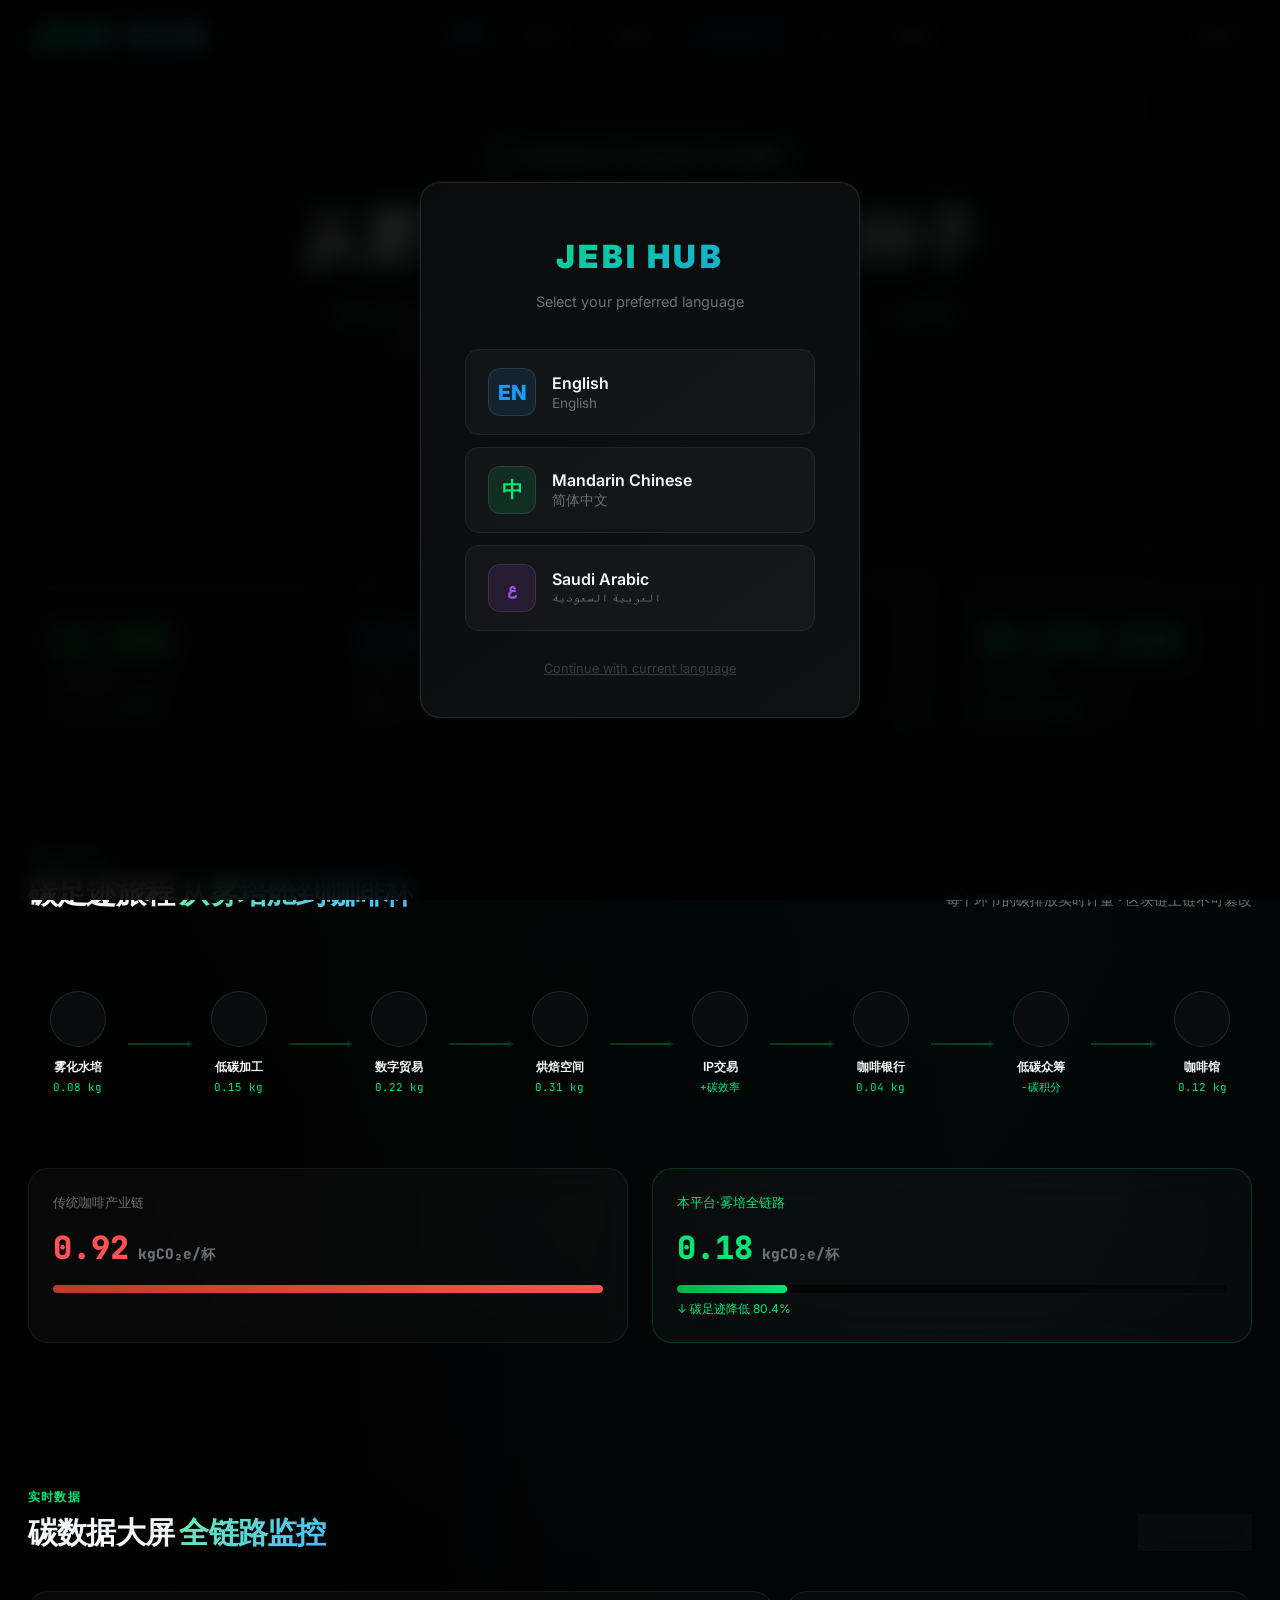
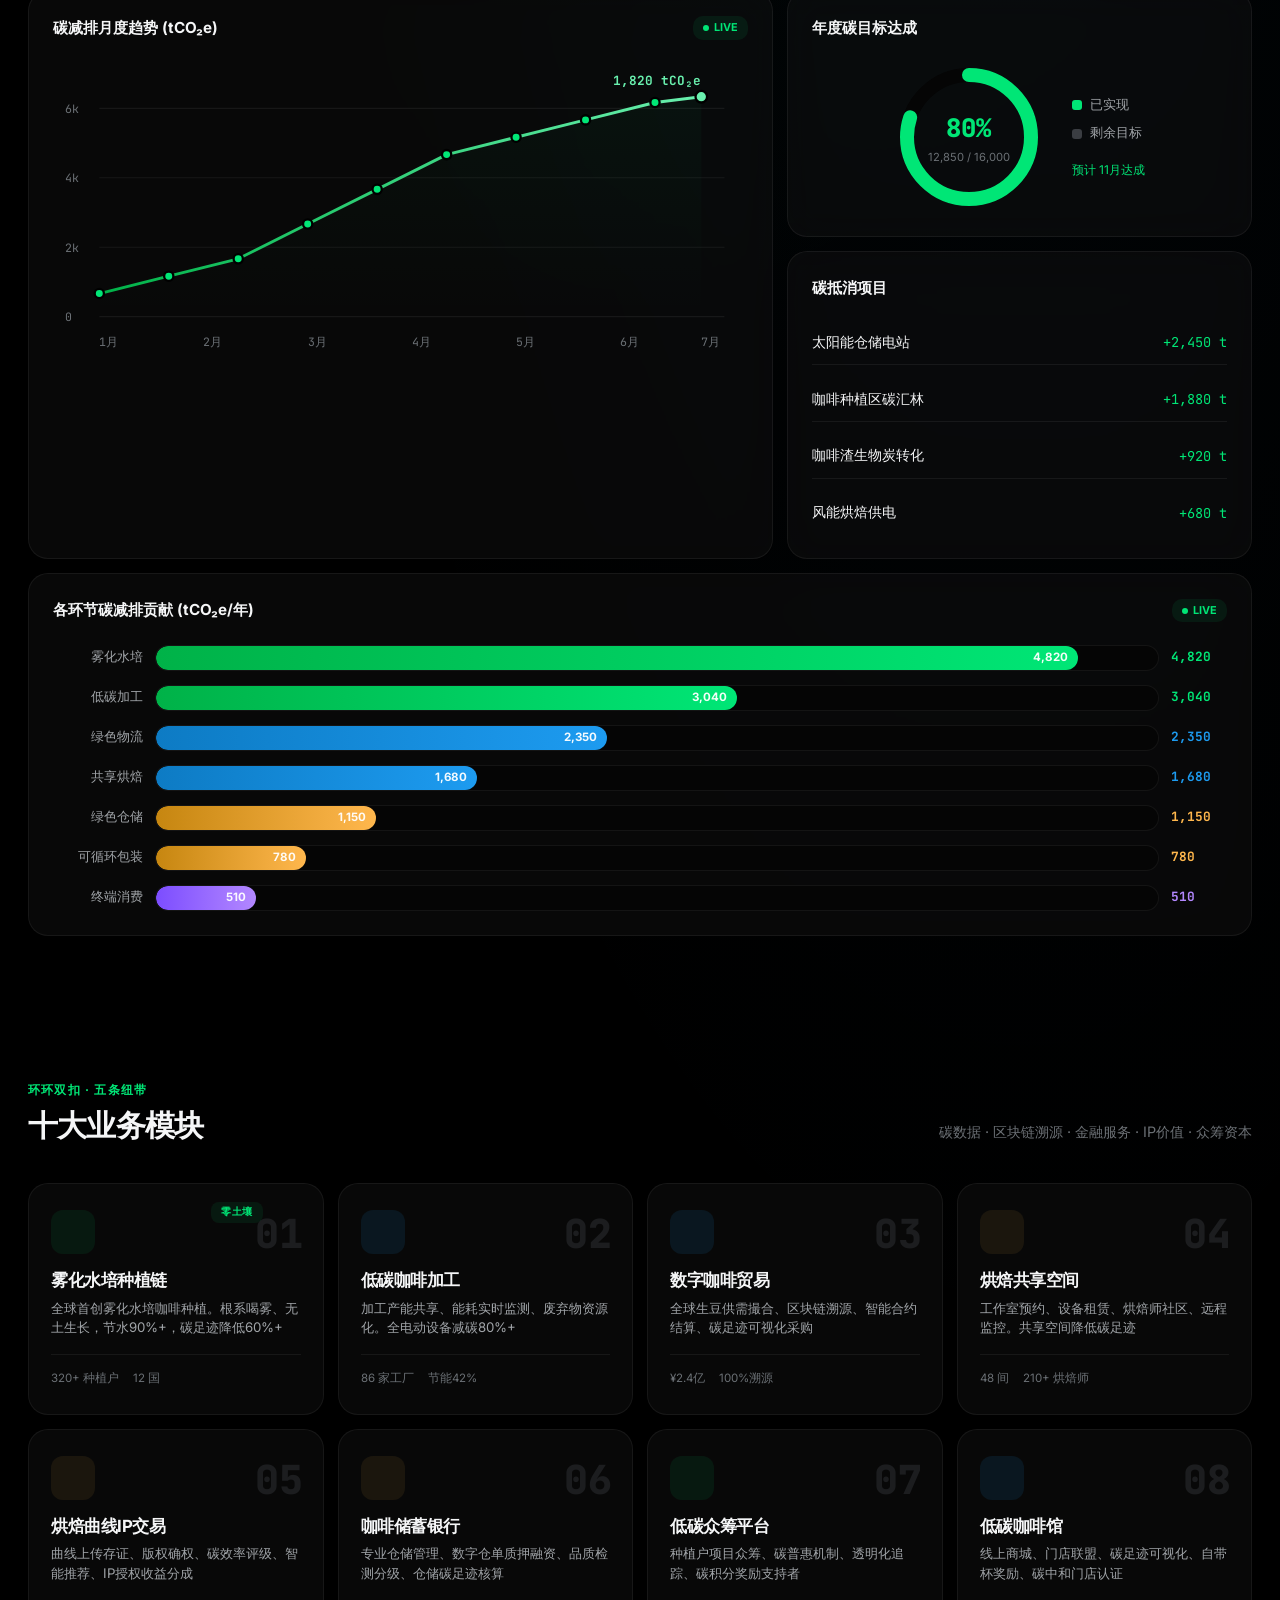
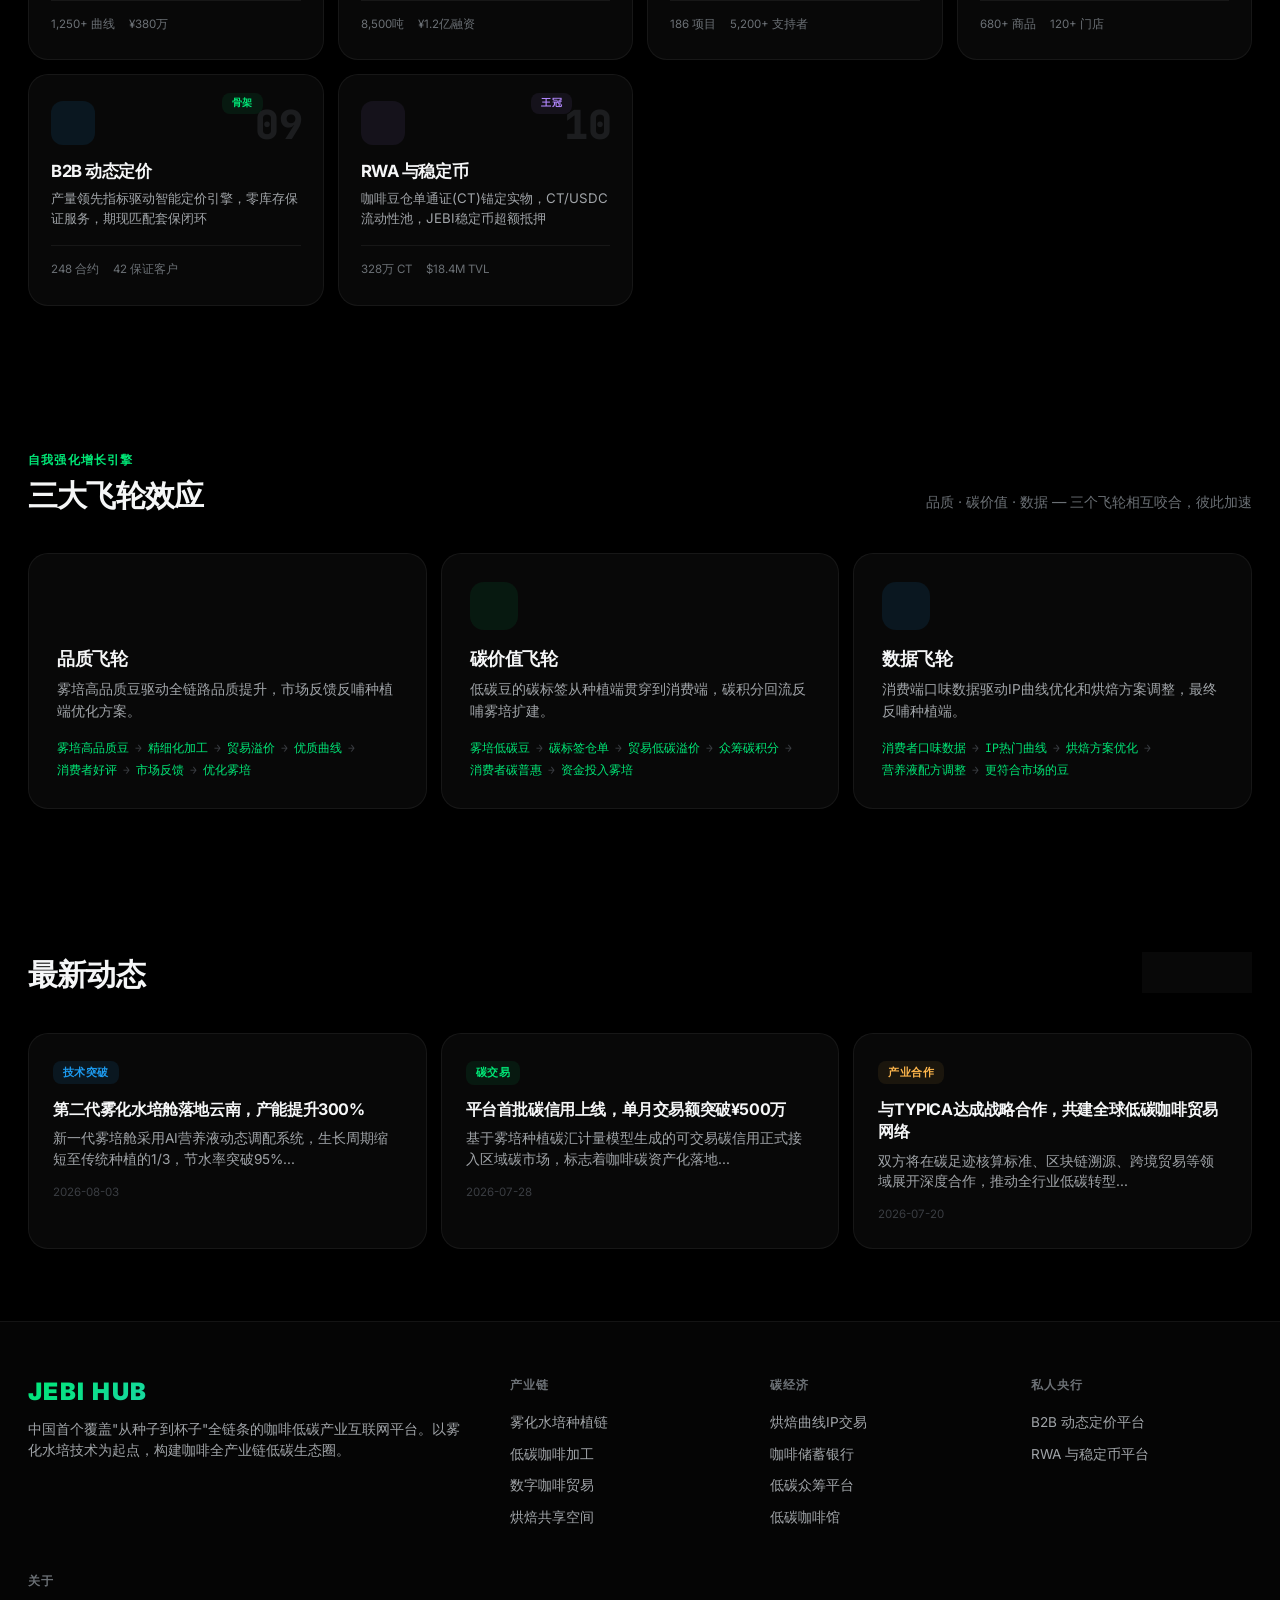
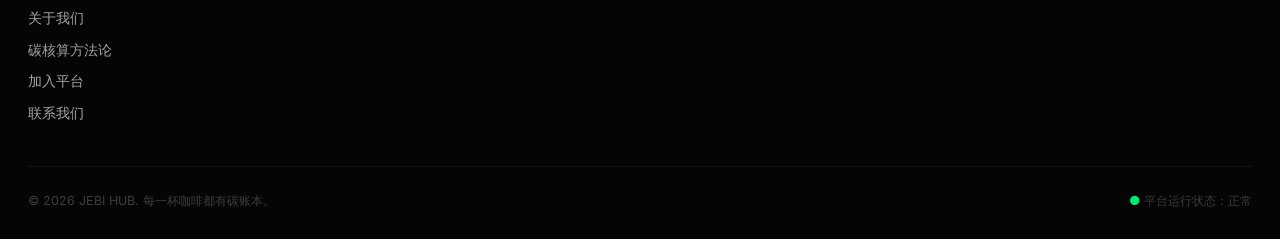
==== commit c1083466: "Fix language modal + switcher: separate jebi-visited key, inline show, cache-bust v3 - Use 'jebi-vis" ====
--- a/index.html
+++ b/index.html
@@ -4,12 +4,58 @@
     <meta charset="UTF-8">
     <meta name="viewport" content="width=device-width, initial-scale=1.0">
     <title>JEBI HUB — 从雾培种子到碳中和杯子</title>
-    <link rel="stylesheet" href="css/style.css">
+    <link rel="stylesheet" href="css/style.css?v=3">
     <link rel="preconnect" href="https://fonts.googleapis.com">
     <link rel="preconnect" href="https://fonts.gstatic.com" crossorigin>
     <link href="https://fonts.googleapis.com/css2?family=Inter:wght@400;500;600;700;800;900&family=JetBrains+Mono:wght@400;500;600;700;800&display=swap" rel="stylesheet">
   </head>
   <body>
+    <!-- ========== Language Selection Modal ========== -->
+    <div class="lang-modal-overlay" id="langModal">
+      <div class="lang-modal">
+        <div class="lang-modal-header">
+          <div class="lang-modal-logo">JEBI HUB</div>
+          <p class="lang-modal-subtitle">Select your preferred language</p>
+        </div>
+        <div class="lang-modal-options">
+          <button type="button" class="lang-modal-option" data-lang="en">
+            <div class="lang-modal-option-flag">EN</div>
+            <div class="lang-modal-option-text">
+              <span class="lang-modal-option-name">English</span>
+              <span class="lang-modal-option-native">English</span>
+            </div>
+          </button>
+          <button type="button" class="lang-modal-option" data-lang="zh">
+            <div class="lang-modal-option-flag">中</div>
+            <div class="lang-modal-option-text">
+              <span class="lang-modal-option-name">Mandarin Chinese</span>
+              <span class="lang-modal-option-native">简体中文</span>
+            </div>
+          </button>
+          <button type="button" class="lang-modal-option" data-lang="ar">
+            <div class="lang-modal-option-flag">ع</div>
+            <div class="lang-modal-option-text">
+              <span class="lang-modal-option-name">Saudi Arabic</span>
+              <span class="lang-modal-option-native">العربية السعودية</span>
+            </div>
+          </button>
+        </div>
+        <div class="lang-modal-footer">
+          <button type="button" class="lang-modal-skip" id="langModalSkip">Continue with current language</button>
+        </div>
+      </div>
+    </div>
+    <script>
+      // Show language modal immediately on first visit (no waiting for i18n.js)
+      (function() {
+        try {
+          if (!localStorage.getItem('jebi-visited')) {
+            var m = document.getElementById('langModal');
+            if (m) m.classList.add('active');
+          }
+        } catch(e) {}
+      })();
+    </script>
     <!-- ========== Navigation ========== -->
     <nav class="nav">
       <div class="nav-inner">
@@ -75,7 +121,7 @@
           <a href="#dashboard" class="nav-link" data-i18n="nav.carbon_data">碳数据</a>
         </div>
           <div class="lang-switcher">
-            <button class="lang-switcher-btn">
+            <button type="button" class="lang-switcher-btn">
               <svg width="16" height="16" viewBox="0 0 24 24" fill="none" stroke="currentColor" stroke-width="2">
                 <circle cx="12" cy="12" r="10"/>
                 <path d="M2 12h20M12 2a15.3 15.3 0 0 1 4 10 15.3 15.3 0 0 1-4 10 15.3 15.3 0 0 1-4-10 15.3 15.3 0 0 1 4-10z"/>
@@ -713,8 +759,8 @@
           </div>
         </div>
       </footer>
-      <script src="js/i18n.js"></script>
-      <script src="js/main.js">
+      <script src="js/i18n.js?v=3"></script>
+      <script src="js/main.js?v=3">
       </script>
     </body>
   </html>
--- a/css/style.css
+++ b/css/style.css
@@ -1019,6 +1019,67 @@
 .lang-option:hover { color: var(--text-1); background: var(--accent-dim); }
 .lang-option.active { color: var(--accent); background: var(--accent-dim); font-weight: 700; }
 .lang-option-code { font-family: var(--font-mono); font-size: 0.7rem; color: var(--text-4); }
+
+/* ---------- Language Selection Modal ---------- */
+.lang-modal-overlay {
+  position: fixed; inset: 0; z-index: 10000;
+  background: rgba(0, 0, 0, 0.85);
+  backdrop-filter: blur(12px); -webkit-backdrop-filter: blur(12px);
+  display: flex; align-items: center; justify-content: center;
+  opacity: 0; visibility: hidden;
+  transition: opacity 0.4s ease, visibility 0.4s ease;
+}
+.lang-modal-overlay.active { opacity: 1; visibility: visible; }
+.lang-modal {
+  background: linear-gradient(145deg, var(--bg-2), var(--bg-3));
+  border: 1px solid var(--border-2); border-radius: 20px;
+  padding: 48px 44px 36px; width: 440px; max-width: 90vw;
+  box-shadow: 0 24px 80px rgba(0,0,0,0.6), 0 0 0 1px rgba(255,255,255,0.04);
+  transform: translateY(24px) scale(0.96);
+  transition: transform 0.4s cubic-bezier(0.34, 1.56, 0.64, 1);
+}
+.lang-modal-overlay.active .lang-modal { transform: translateY(0) scale(1); }
+.lang-modal-header { text-align: center; margin-bottom: 36px; }
+.lang-modal-logo {
+  font-size: 2rem; font-weight: 900; text-transform: uppercase; letter-spacing: 0.1em;
+  background: linear-gradient(135deg, var(--green), var(--accent));
+  -webkit-background-clip: text; background-clip: text; -webkit-text-fill-color: transparent;
+  margin-bottom: 8px;
+}
+.lang-modal-subtitle { font-size: 0.9rem; color: var(--text-3); }
+.lang-modal-options { display: flex; flex-direction: column; gap: 12px; }
+.lang-modal-option {
+  display: flex; align-items: center; gap: 16px;
+  background: var(--bg-glass); border: 1px solid var(--border-1); border-radius: 14px;
+  padding: 18px 22px; cursor: pointer; transition: all 0.25s;
+  font-family: inherit; color: var(--text-1); text-align: left;
+}
+.lang-modal-option:hover {
+  background: var(--bg-glass-hover); border-color: var(--accent);
+  transform: translateX(4px); box-shadow: 0 4px 24px rgba(29, 155, 240, 0.12);
+}
+html[dir="rtl"] .lang-modal-option { text-align: right; transform: none; }
+html[dir="rtl"] .lang-modal-option:hover { transform: translateX(-4px); }
+.lang-modal-option-flag {
+  width: 48px; height: 48px; min-width: 48px; border-radius: 12px;
+  display: flex; align-items: center; justify-content: center;
+  font-size: 1.3rem; font-weight: 800;
+  background: var(--accent-dim); color: var(--accent);
+  border: 1px solid var(--border-2);
+}
+.lang-modal-option:nth-child(1) .lang-modal-option-flag { background: rgba(29, 155, 240, 0.12); color: #1d9bf0; }
+.lang-modal-option:nth-child(2) .lang-modal-option-flag { background: rgba(0, 230, 118, 0.12); color: var(--green); }
+.lang-modal-option:nth-child(3) .lang-modal-option-flag { background: rgba(168, 85, 247, 0.12); color: #a855f7; }
+.lang-modal-option-text { display: flex; flex-direction: column; gap: 2px; }
+.lang-modal-option-name { font-size: 1rem; font-weight: 600; color: var(--text-1); }
+.lang-modal-option-native { font-size: 0.85rem; color: var(--text-3); }
+.lang-modal-footer { text-align: center; margin-top: 24px; }
+.lang-modal-skip {
+  background: none; border: none; cursor: pointer;
+  font-size: 0.8rem; color: var(--text-4); text-decoration: underline;
+  font-family: inherit; transition: color 0.2s;
+}
+.lang-modal-skip:hover { color: var(--text-2); }
 
 /* ---------- RTL Support (Arabic) ---------- */
 html[dir="rtl"] body { direction: rtl; text-align: right; }
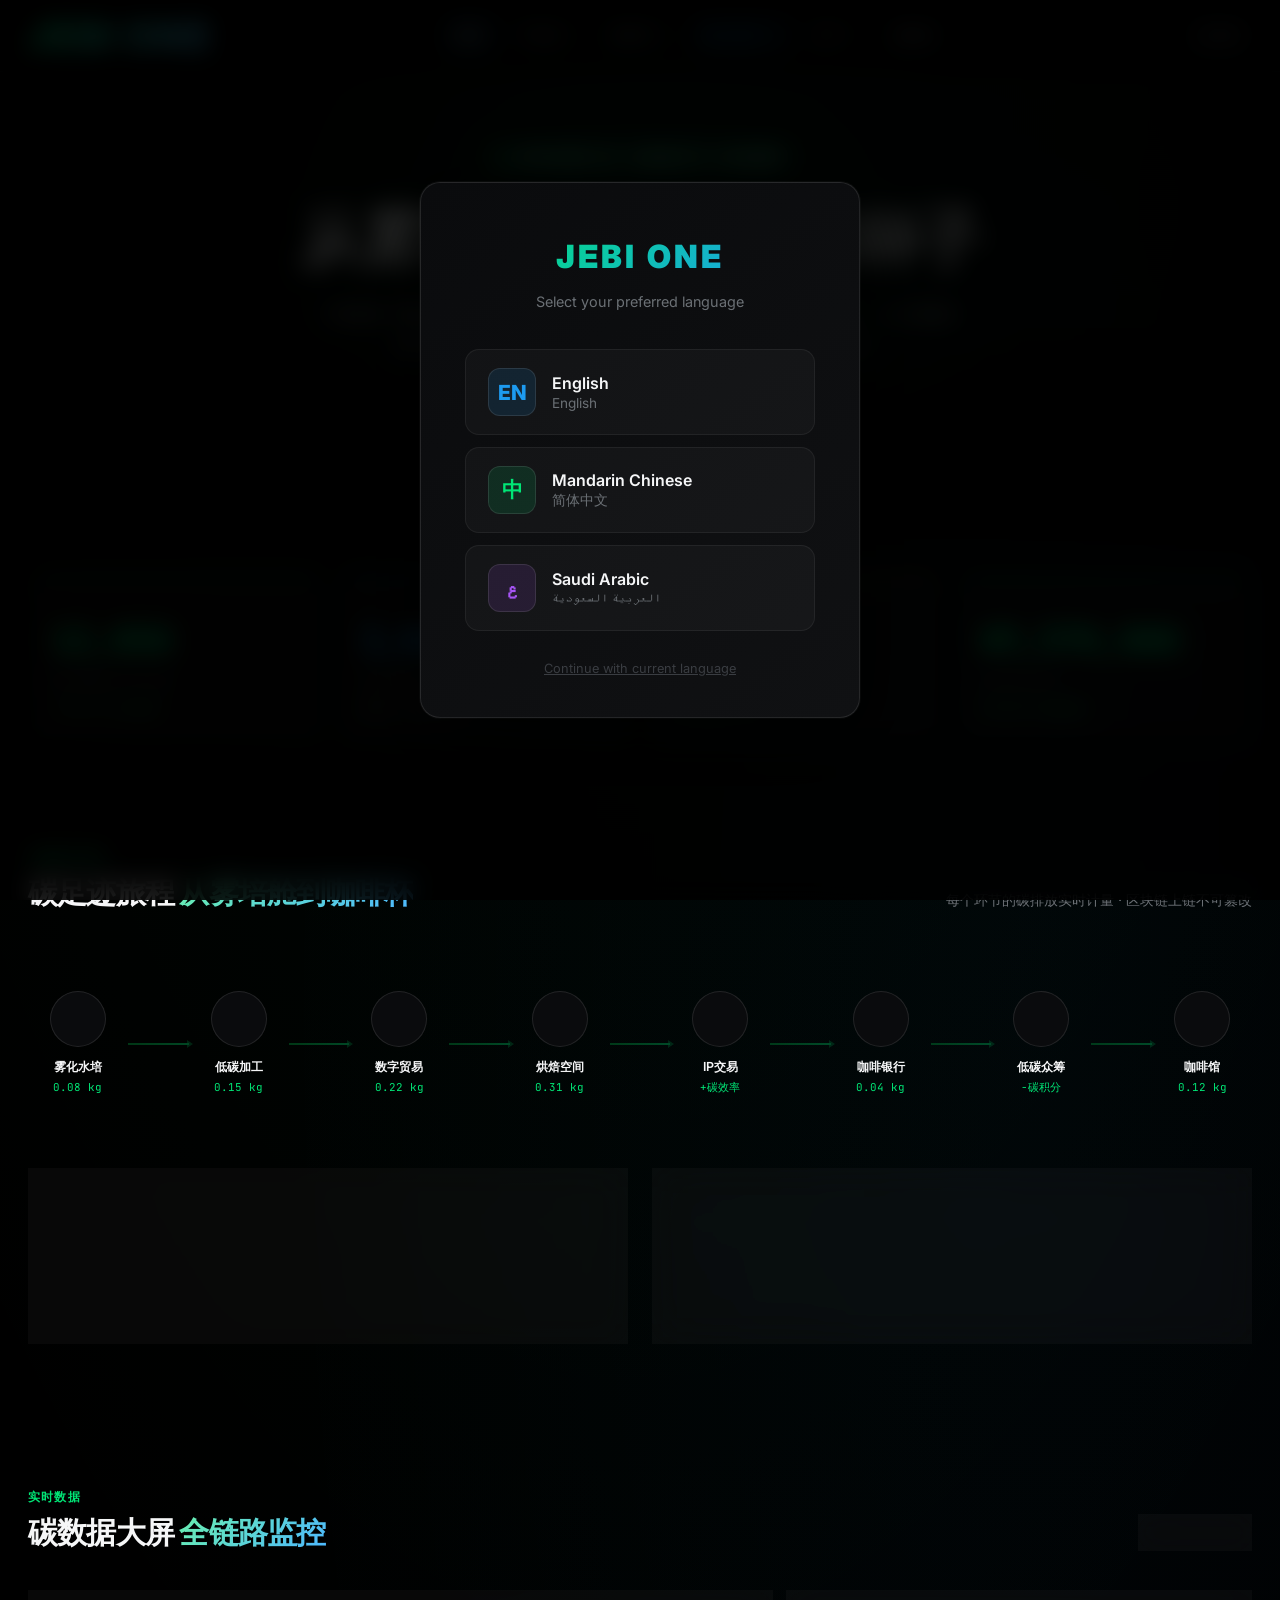
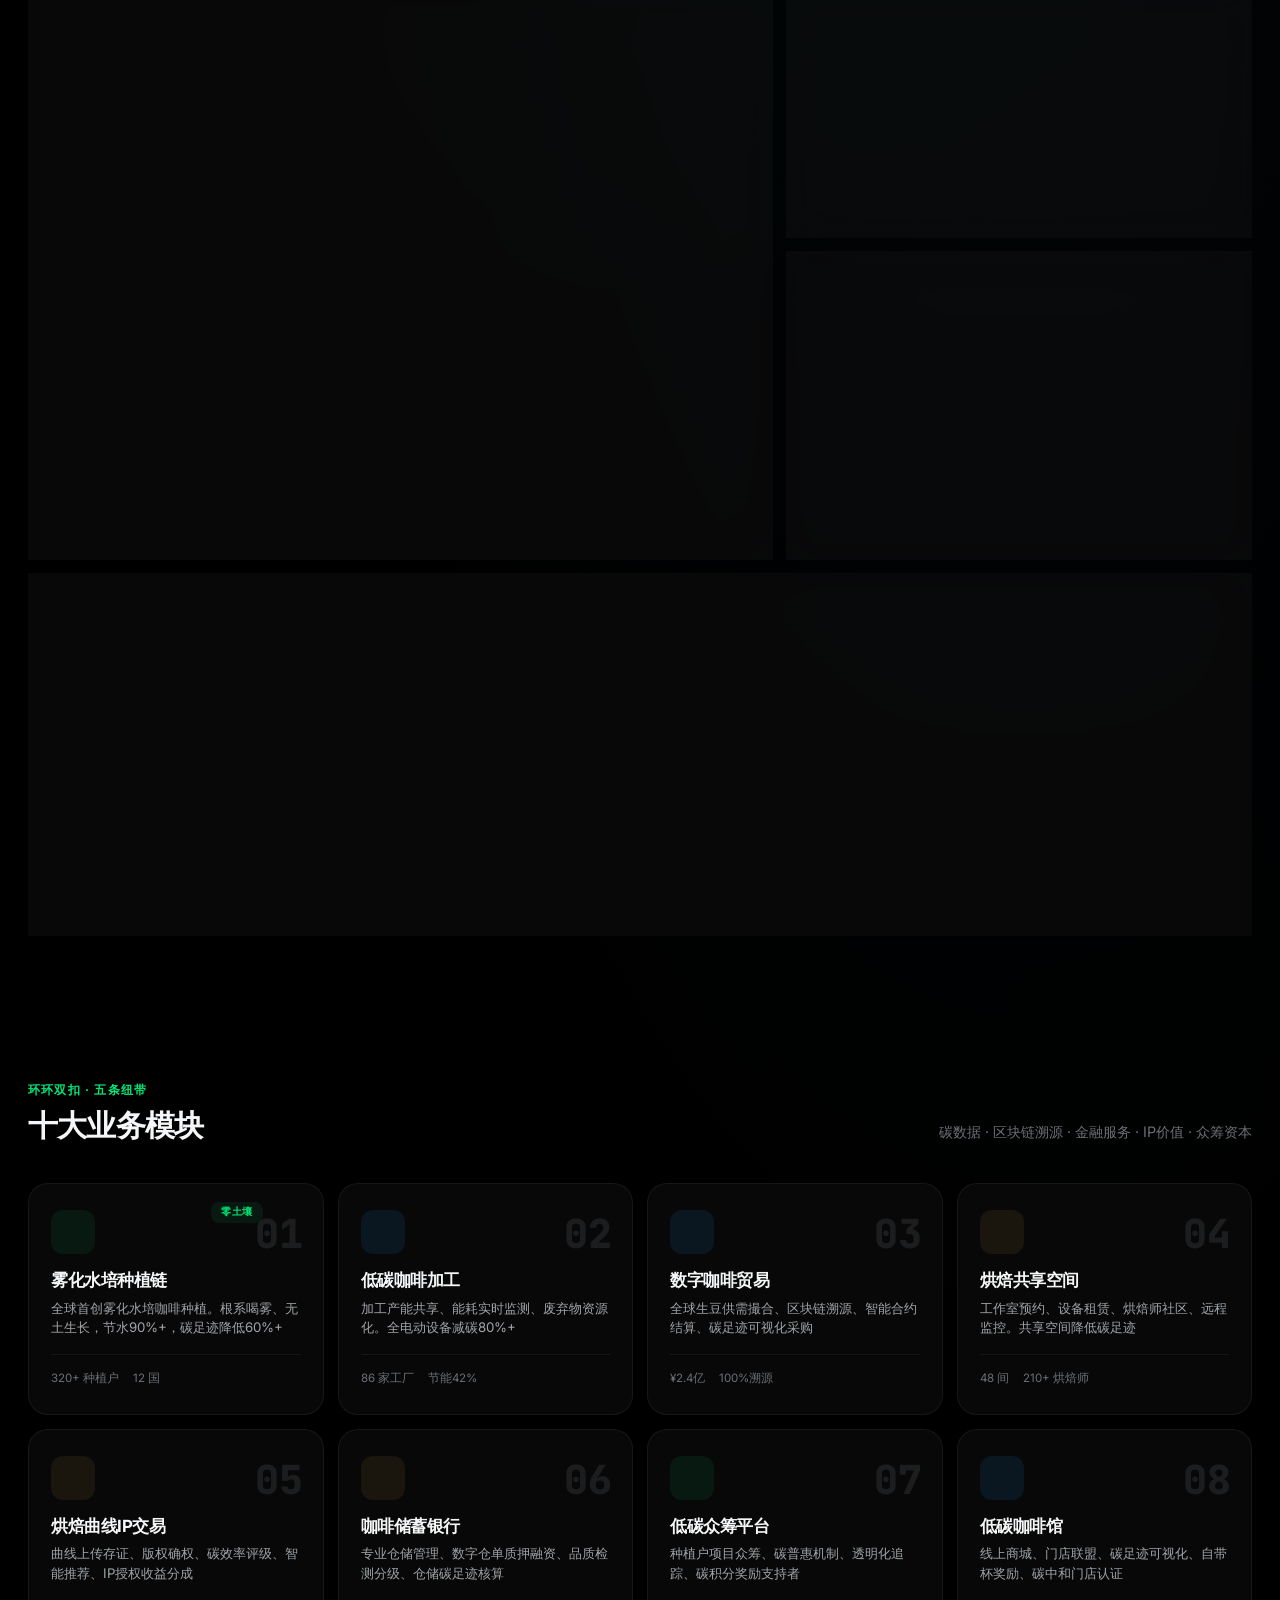
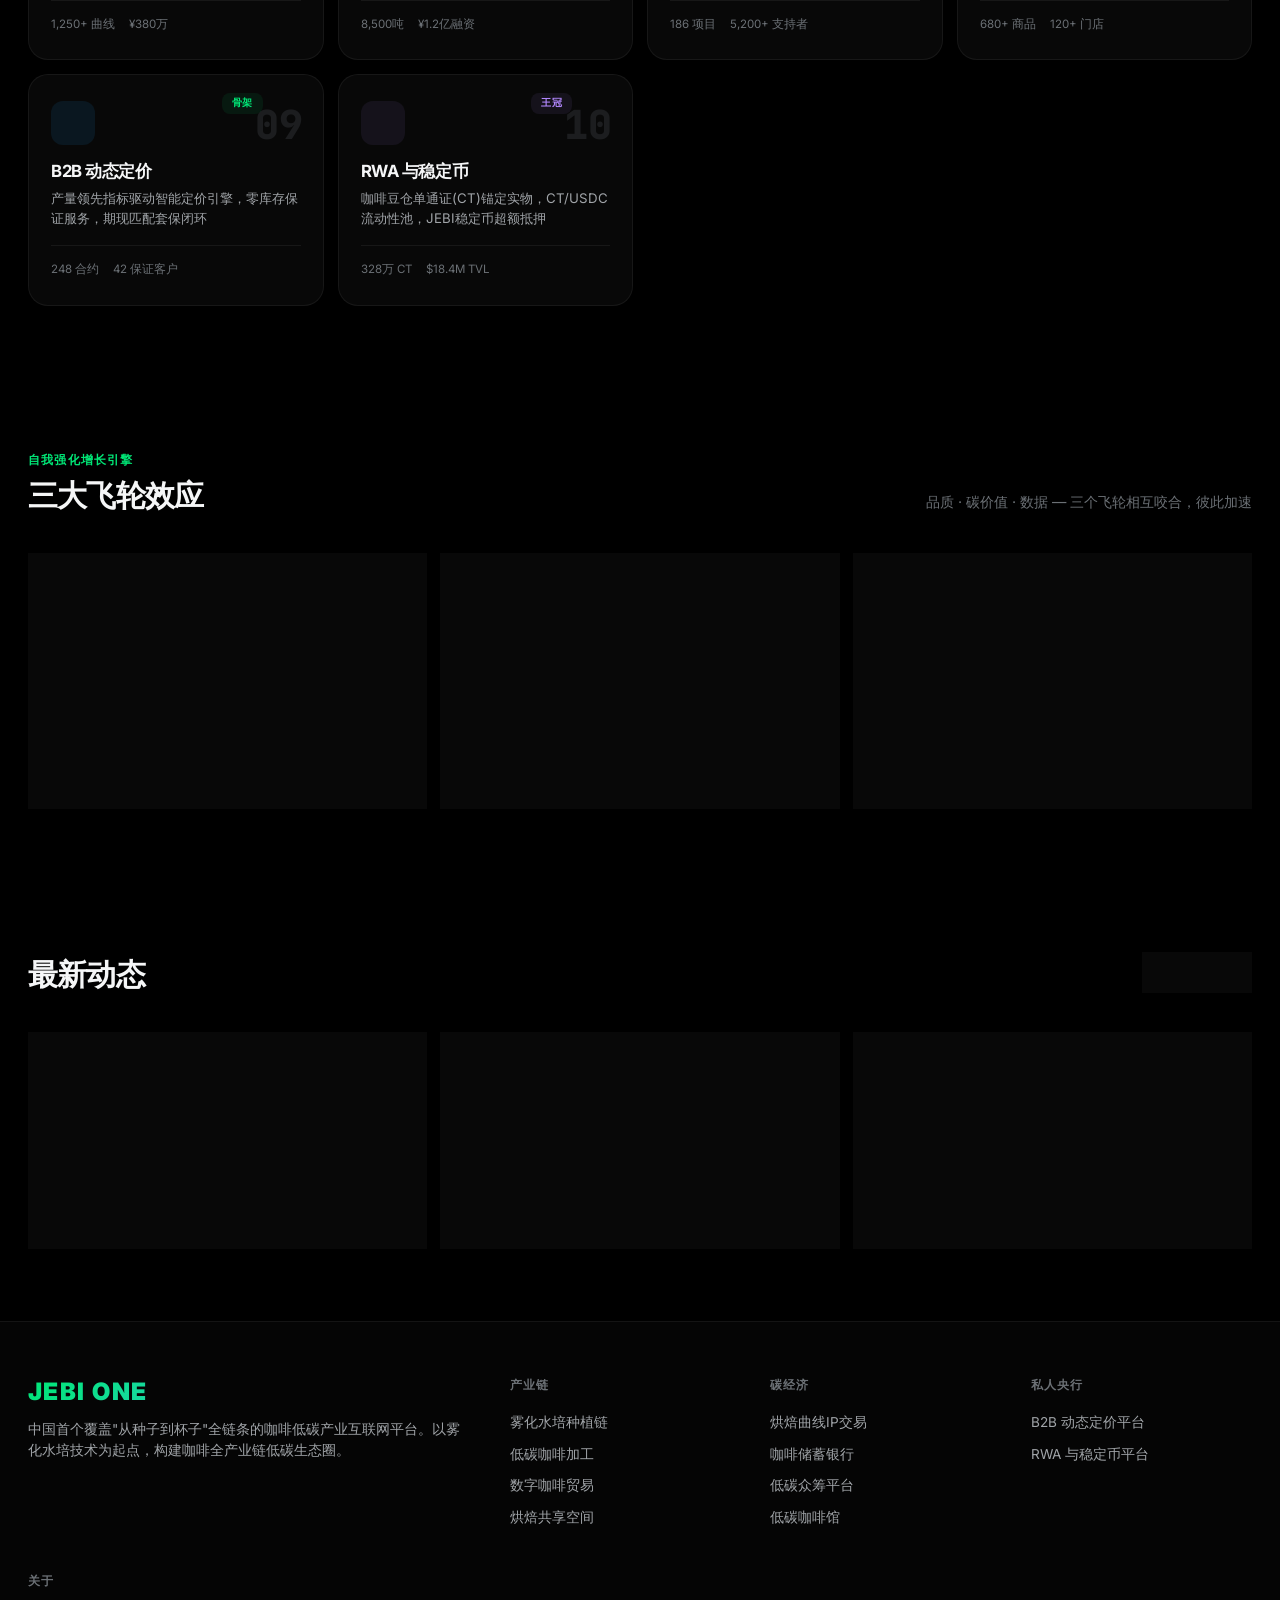
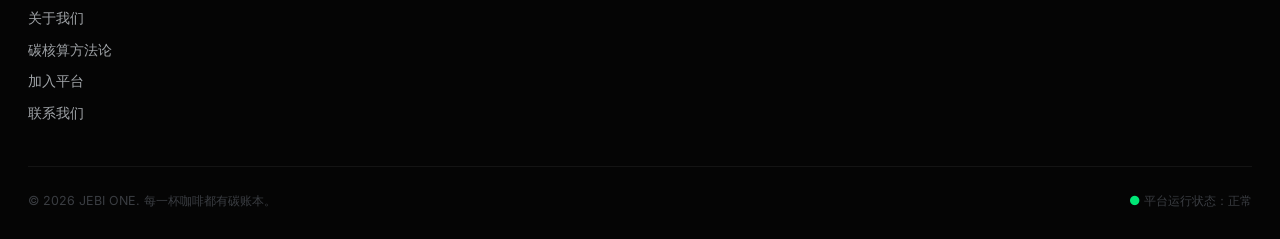
==== commit b00e831d: "Fix language modal click handlers + rename JEBI HUB to JEBI ONE Modal fix: - Inline script now fully" ====
--- a/index.html
+++ b/index.html
@@ -3,7 +3,7 @@
   <head>
     <meta charset="UTF-8">
     <meta name="viewport" content="width=device-width, initial-scale=1.0">
-    <title>JEBI HUB — 从雾培种子到碳中和杯子</title>
+    <title>JEBI ONE — 从雾培种子到碳中和杯子</title>
     <link rel="stylesheet" href="css/style.css?v=3">
     <link rel="preconnect" href="https://fonts.googleapis.com">
     <link rel="preconnect" href="https://fonts.gstatic.com" crossorigin>
@@ -14,7 +14,7 @@
     <div class="lang-modal-overlay" id="langModal">
       <div class="lang-modal">
         <div class="lang-modal-header">
-          <div class="lang-modal-logo">JEBI HUB</div>
+          <div class="lang-modal-logo">JEBI ONE</div>
           <p class="lang-modal-subtitle">Select your preferred language</p>
         </div>
         <div class="lang-modal-options">
@@ -46,12 +46,44 @@
       </div>
     </div>
     <script>
-      // Show language modal immediately on first visit (no waiting for i18n.js)
+      // Language modal — self-contained, no dependency on i18n.js
       (function() {
         try {
-          if (!localStorage.getItem('jebi-visited')) {
-            var m = document.getElementById('langModal');
-            if (m) m.classList.add('active');
+          if (localStorage.getItem('jebi-visited')) return;
+          var m = document.getElementById('langModal');
+          if (!m) return;
+
+          // Show modal immediately
+          m.classList.add('active');
+
+          // Close helper
+          function closeLangModal() {
+            m.classList.remove('active');
+            setTimeout(function() { m.style.display = 'none'; }, 400);
+          }
+
+          // Option clicks
+          m.querySelectorAll('.lang-modal-option').forEach(function(opt) {
+            opt.addEventListener('click', function() {
+              var lang = opt.dataset.lang;
+              localStorage.setItem('jebi-lang', lang);
+              localStorage.setItem('jebi-visited', '1');
+              // Try to apply i18n if available (from i18n.js loaded later)
+              if (window.JEBI_I18N && window.JEBI_I18N.applyI18n) {
+                window.JEBI_I18N.applyI18n(lang);
+              }
+              closeLangModal();
+            });
+          });
+
+          // Skip button
+          var skipBtn = document.getElementById('langModalSkip');
+          if (skipBtn) {
+            skipBtn.addEventListener('click', function() {
+              localStorage.setItem('jebi-lang', 'zh');
+              localStorage.setItem('jebi-visited', '1');
+              closeLangModal();
+            });
           }
         } catch(e) {}
       })();
@@ -60,7 +92,7 @@
     <nav class="nav">
       <div class="nav-inner">
         <a href="index.html" class="nav-logo">
-          <span>JEBI HUB</span>
+          <span>JEBI ONE</span>
         </a>
         <div class="nav-links">
           <a href="index.html" class="nav-link active" data-i18n="nav.home">首页</a>
@@ -722,7 +754,7 @@
       <div class="container">
         <div class="footer-grid">
           <div class="footer-brand">
-            <h3> JEBI HUB</h3>
+            <h3> JEBI ONE</h3>
             <p>中国首个覆盖"从种子到杯子"全链条的咖啡低碳产业互联网平台。以雾化水培技术为起点，构建咖啡全产业链低碳生态圈。</p>
           </div>
           <div class="footer-col">
@@ -753,7 +785,7 @@
           </div>
         </div>
         <div class="footer-bottom">
-          <p>&copy; 2026 JEBI HUB. <span data-i18n="footer.copyright">每一杯咖啡都有碳账本。</span></p>
+          <p>&copy; 2026 JEBI ONE. <span data-i18n="footer.copyright">每一杯咖啡都有碳账本。</span></p>
           <p style="display: flex; align-items: center; gap: 4px;">
             <span style="color: var(--green);">●</span> <span data-i18n="footer.status">平台运行状态：正常</span></p>
           </div>
--- a/css/style.css
+++ b/css/style.css
@@ -958,7 +958,7 @@
 }
 
 /* ============================================================
-   JEBI HUB — Logo, i18n, Empty Icon, RTL, Contact Page Styles
+   JEBI ONE — Logo, i18n, Empty Icon, RTL, Contact Page Styles
    ============================================================ */
 
 /* ---------- Footer Brand (match logo style) ---------- */
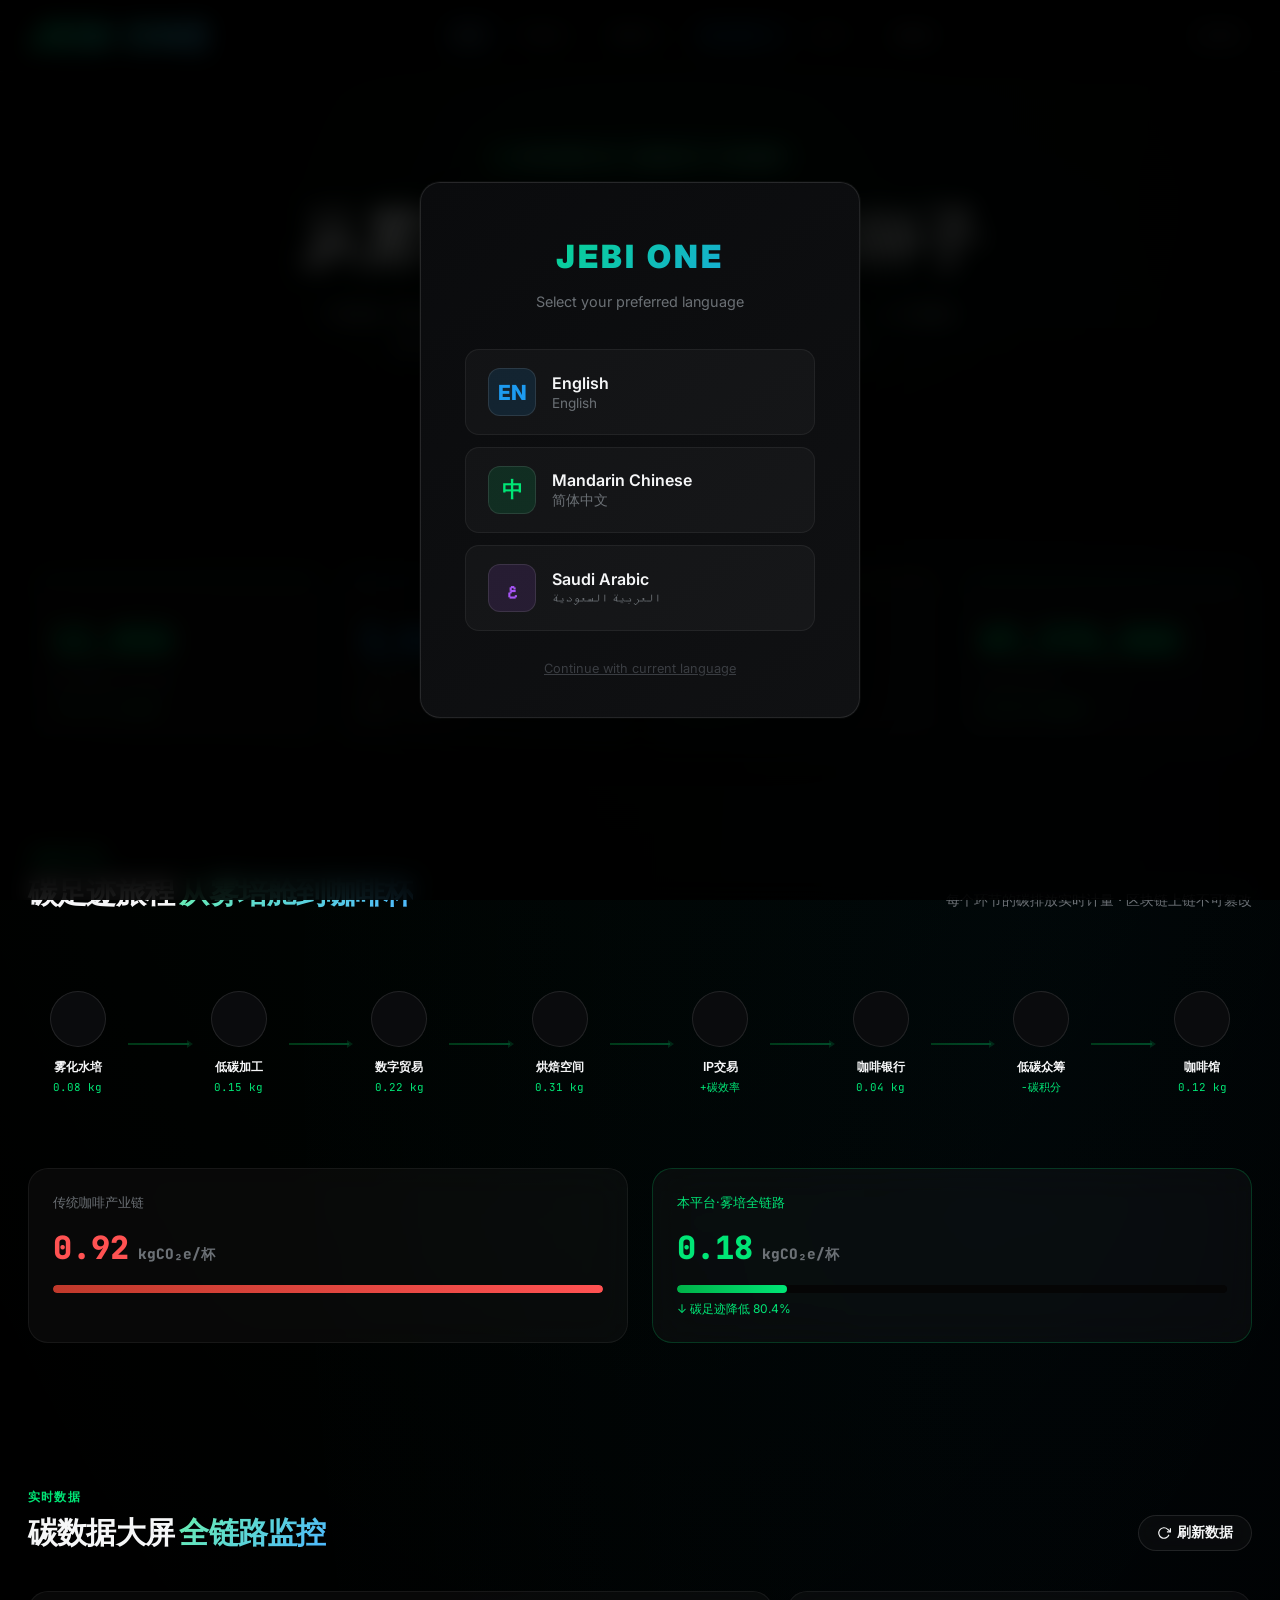
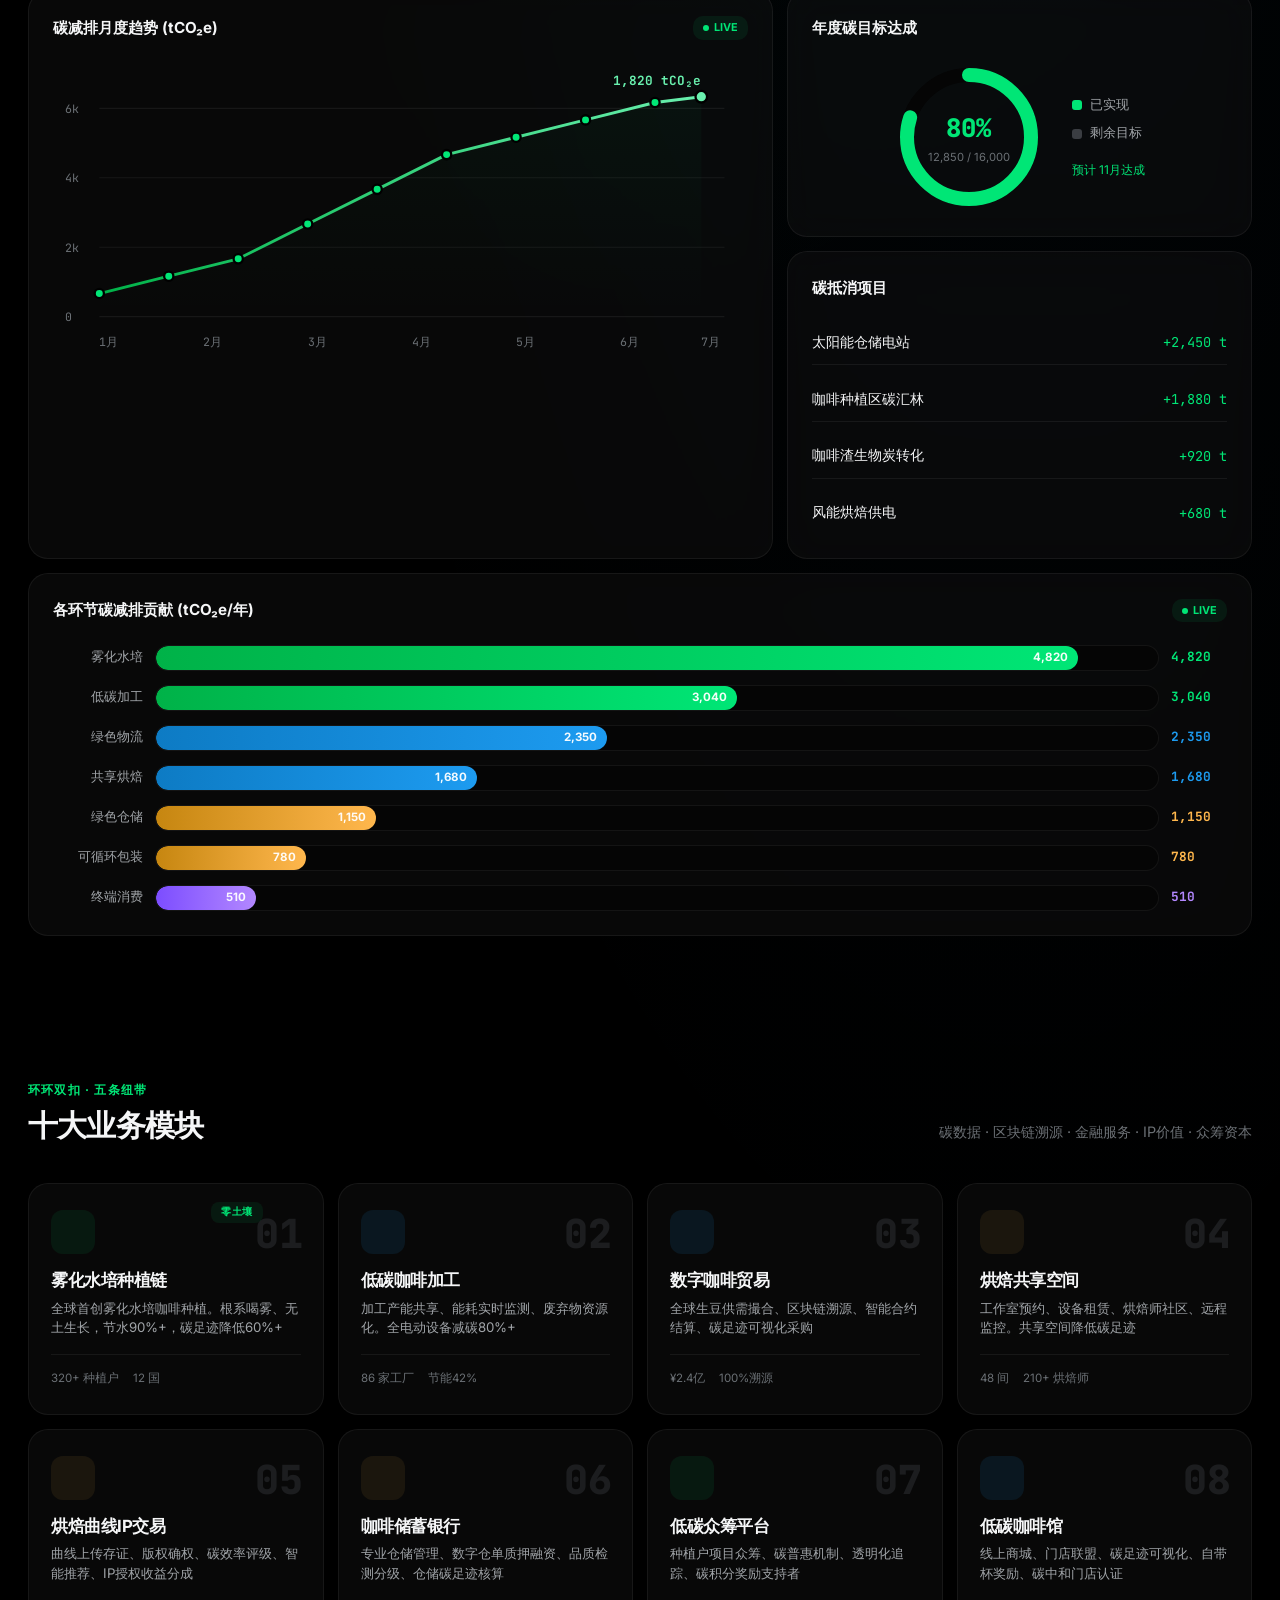
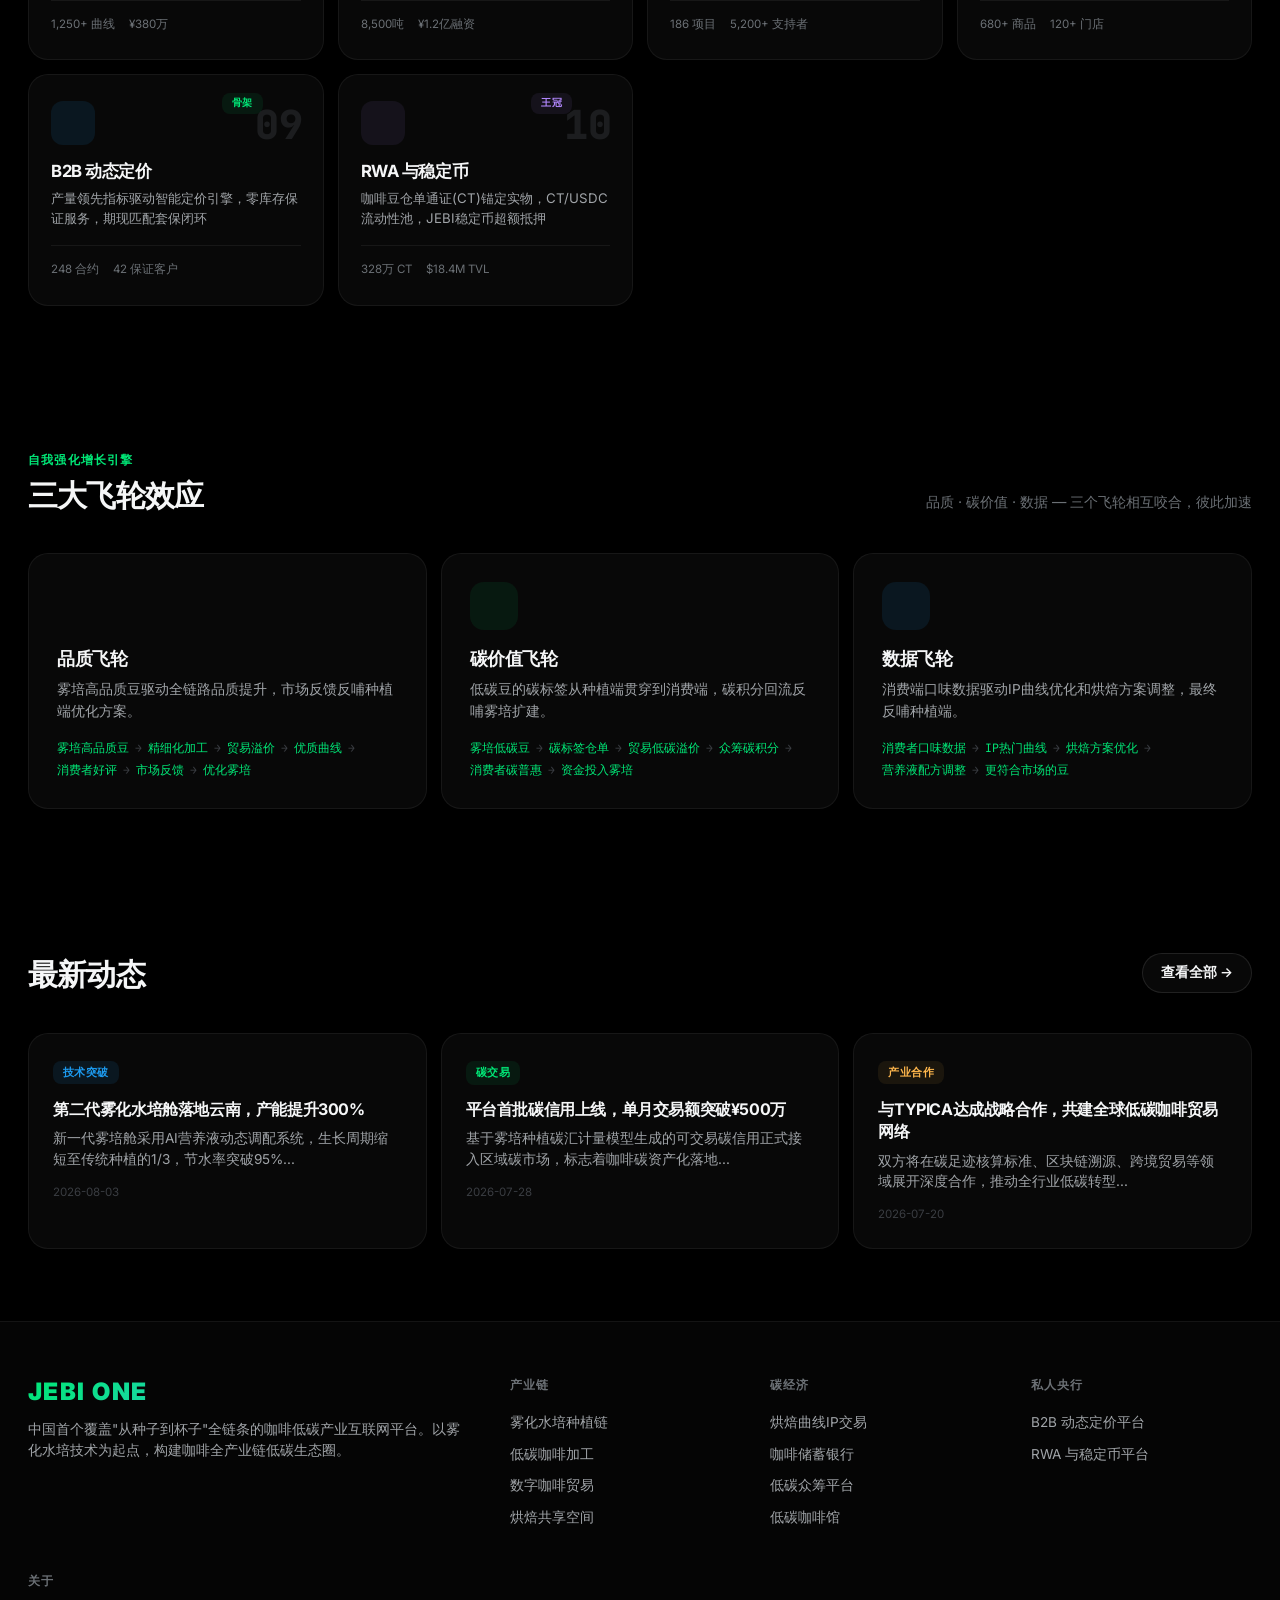
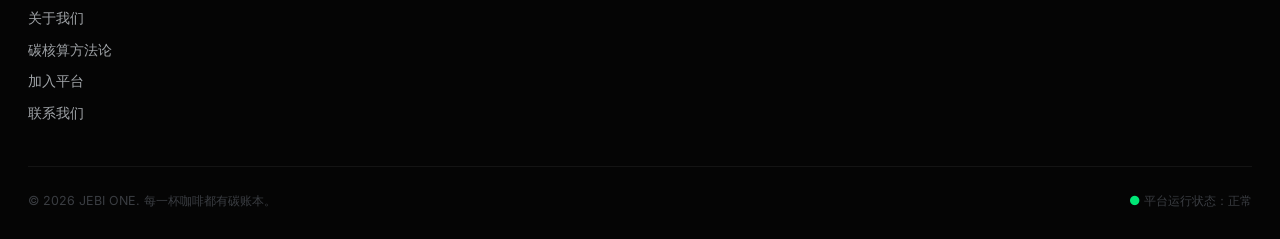
==== commit 4980631d: "Fix language modal + nav switcher translation (v4) Modal fix: - After selecting language, reload pag" ====
--- a/index.html
+++ b/index.html
@@ -62,27 +62,23 @@
             setTimeout(function() { m.style.display = 'none'; }, 400);
           }
 
-          // Option clicks
+          // Option clicks — set language then reload so i18n.js applies it properly
           m.querySelectorAll('.lang-modal-option').forEach(function(opt) {
             opt.addEventListener('click', function() {
               var lang = opt.dataset.lang;
               localStorage.setItem('jebi-lang', lang);
               localStorage.setItem('jebi-visited', '1');
-              // Try to apply i18n if available (from i18n.js loaded later)
-              if (window.JEBI_I18N && window.JEBI_I18N.applyI18n) {
-                window.JEBI_I18N.applyI18n(lang);
-              }
-              closeLangModal();
+              window.location.reload();
             });
           });
 
-          // Skip button
+          // Skip button — default zh then reload
           var skipBtn = document.getElementById('langModalSkip');
           if (skipBtn) {
             skipBtn.addEventListener('click', function() {
               localStorage.setItem('jebi-lang', 'zh');
               localStorage.setItem('jebi-visited', '1');
-              closeLangModal();
+              window.location.reload();
             });
           }
         } catch(e) {}
@@ -791,8 +787,8 @@
           </div>
         </div>
       </footer>
-      <script src="js/i18n.js?v=3"></script>
-      <script src="js/main.js?v=3">
+      <script src="js/i18n.js?v=4"></script>
+      <script src="js/main.js?v=4">
       </script>
     </body>
   </html>
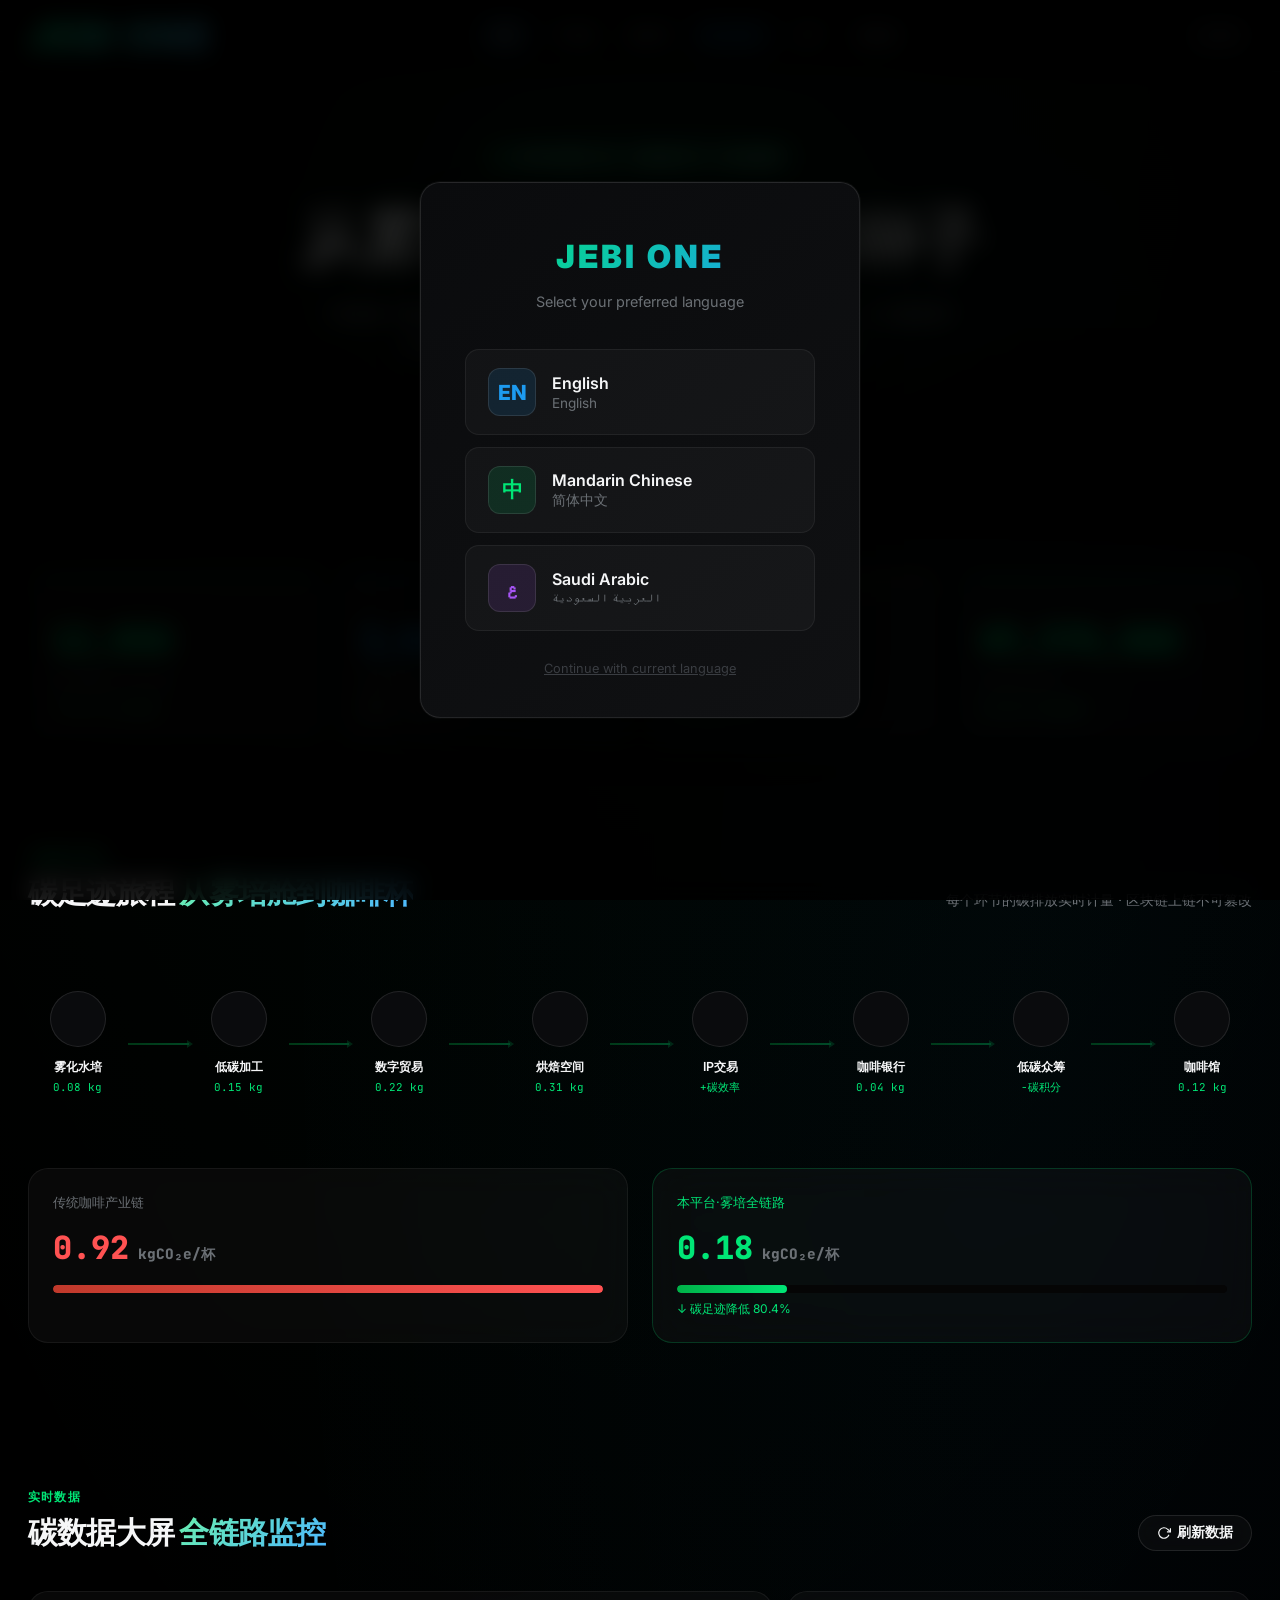
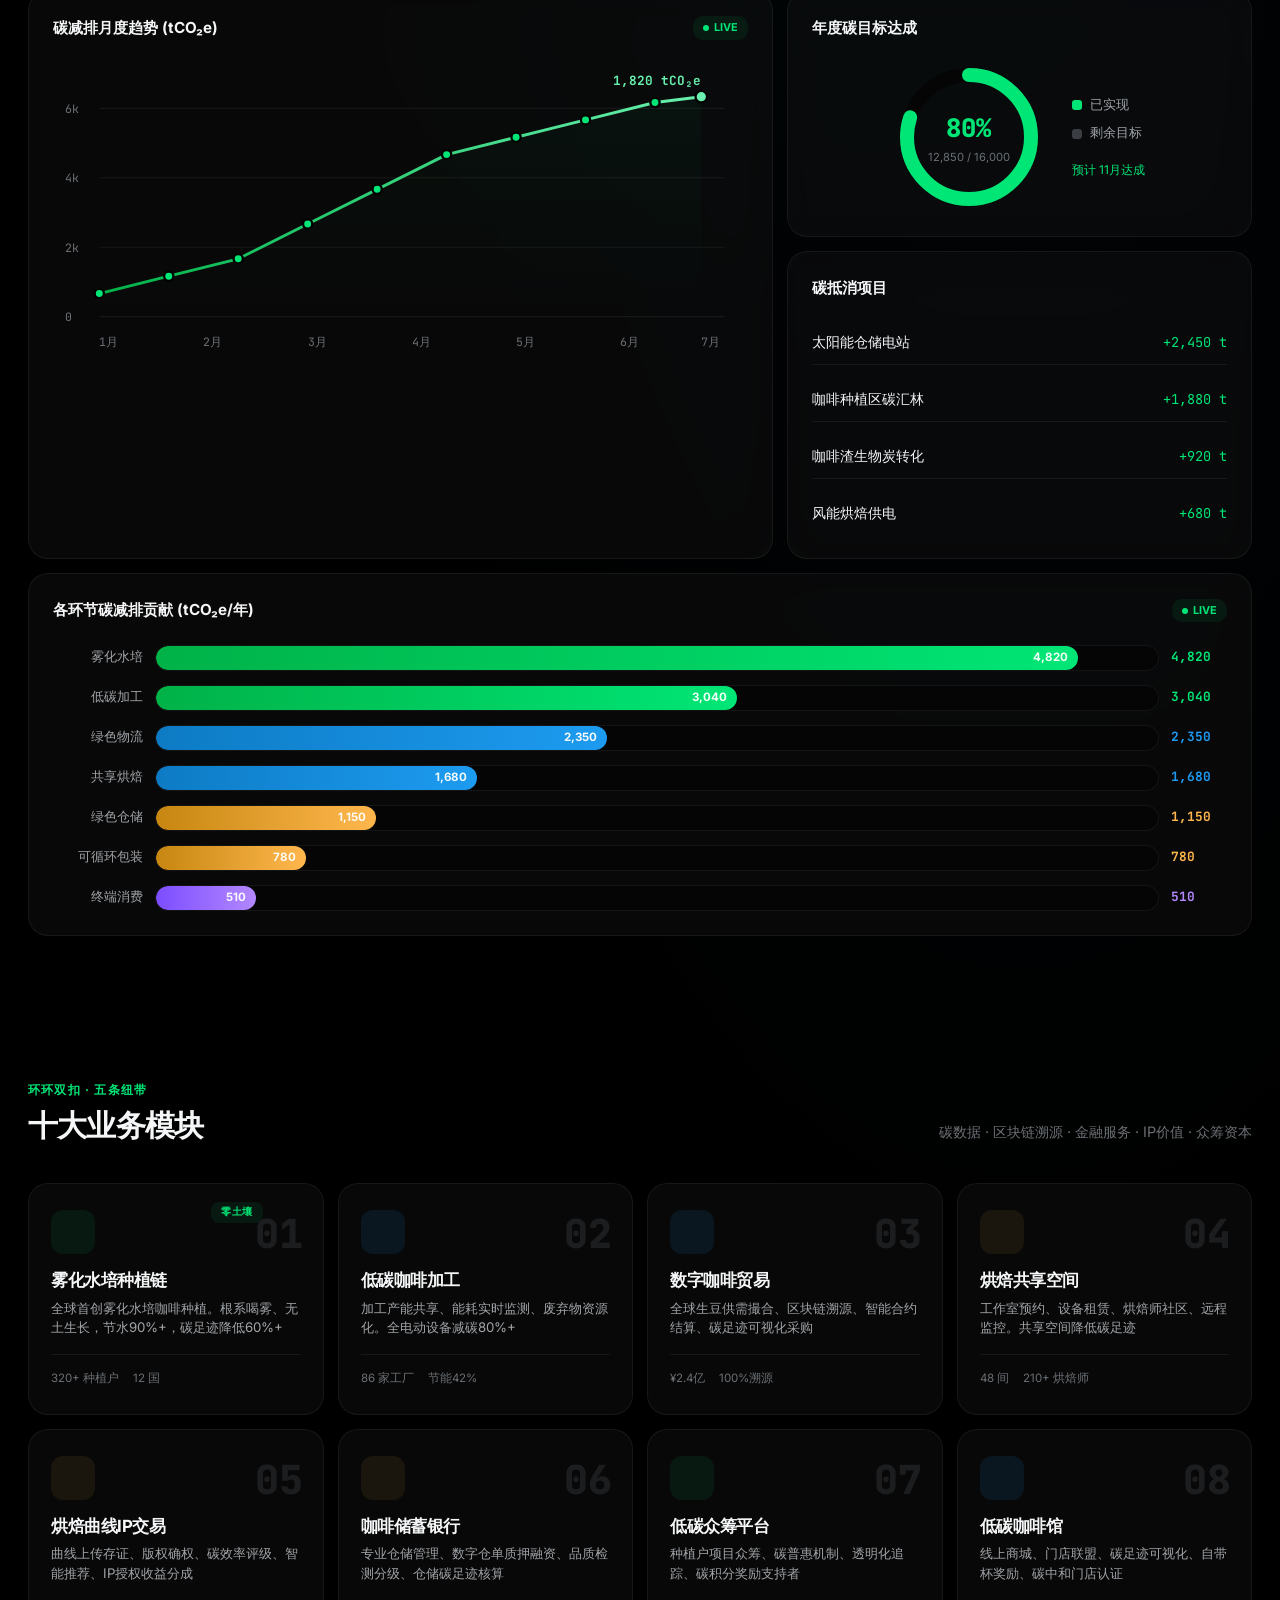
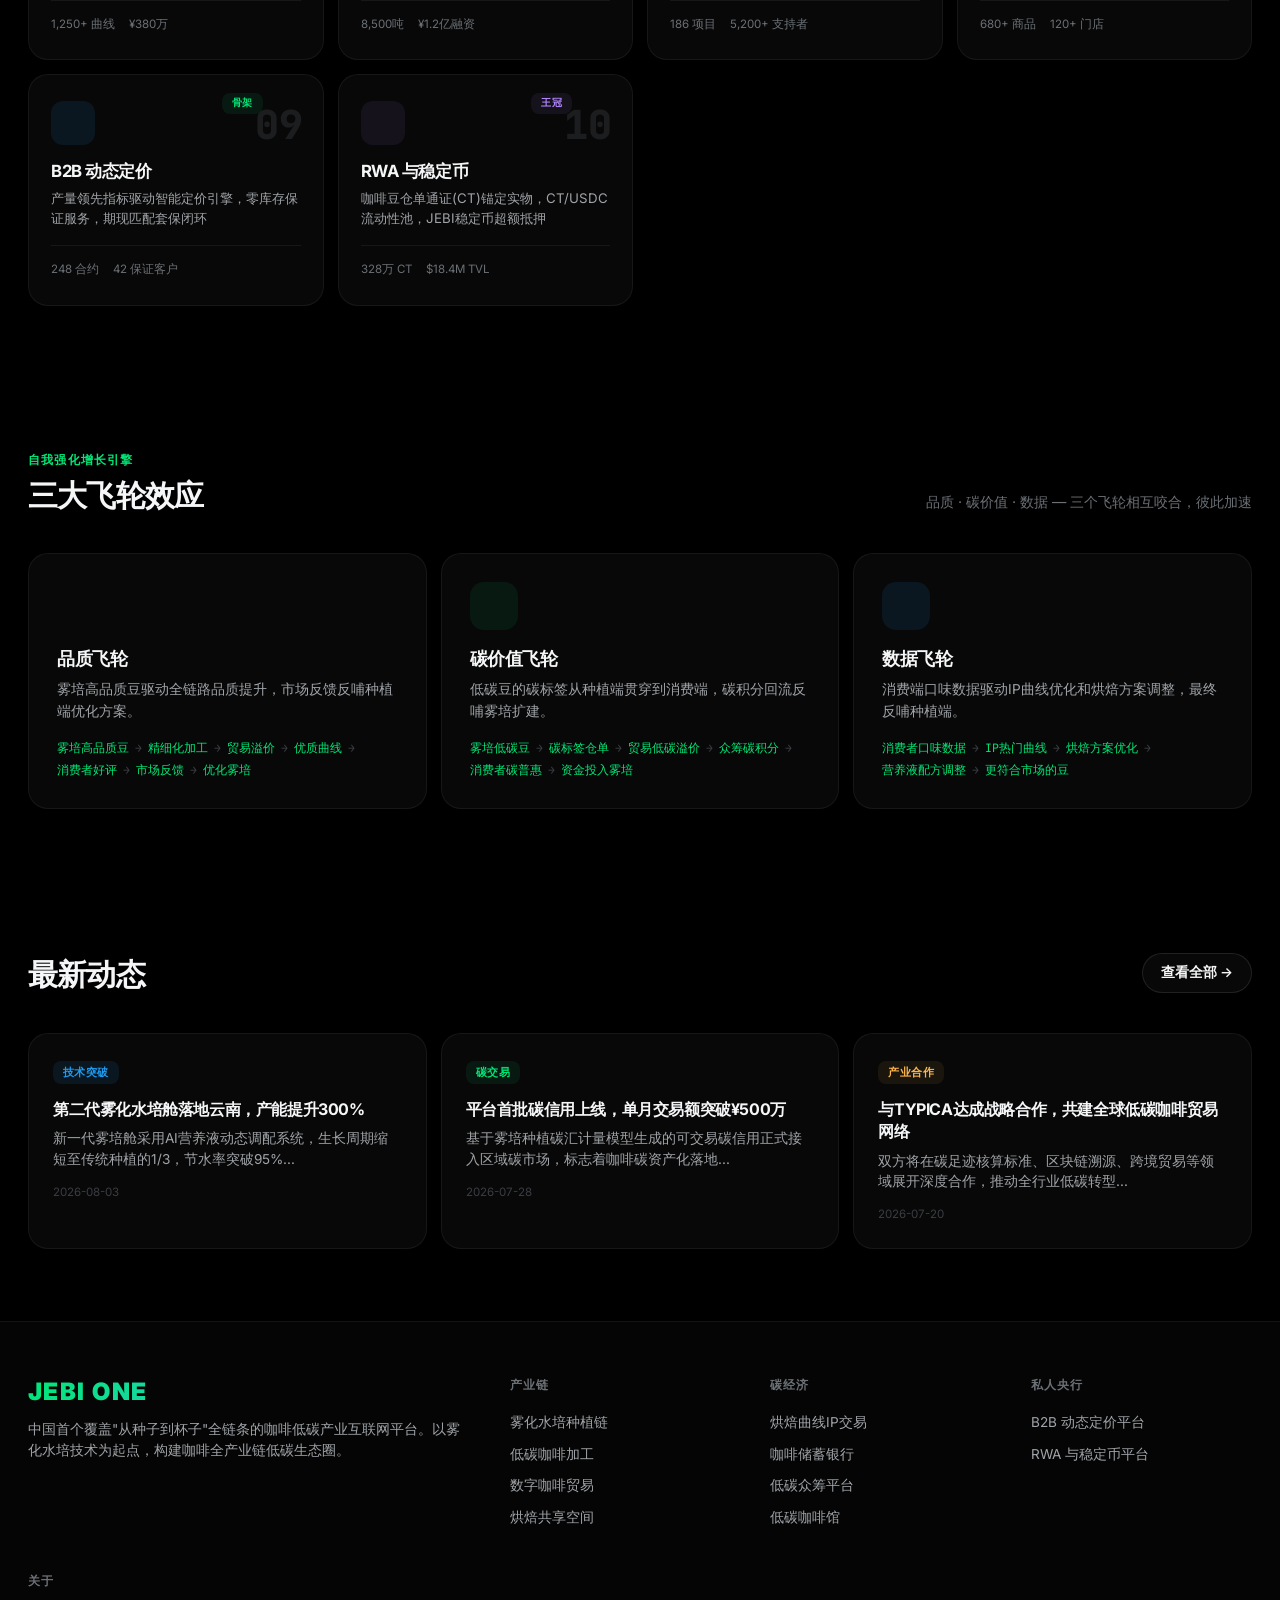
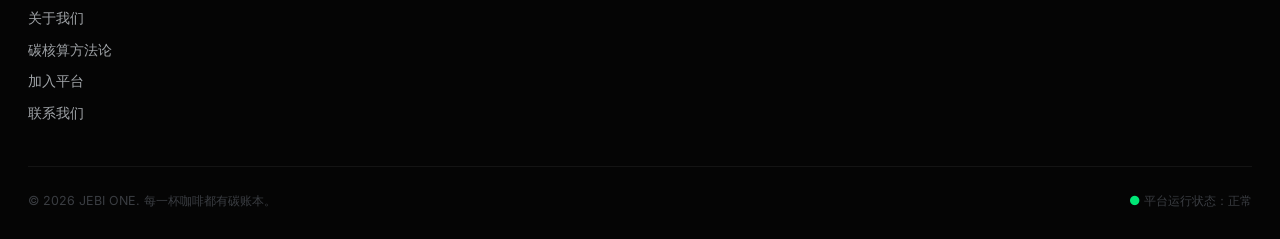
==== commit 2e1874c8: "Fix i18n.js syntax errors: inner double quotes broke JS parsing (v7) ROOT CAUSE: Chinese/Arabic text" ====
--- a/index.html
+++ b/index.html
@@ -8,6 +8,22 @@
     <link rel="preconnect" href="https://fonts.googleapis.com">
     <link rel="preconnect" href="https://fonts.gstatic.com" crossorigin>
     <link href="https://fonts.googleapis.com/css2?family=Inter:wght@400;500;600;700;800;900&family=JetBrains+Mono:wght@400;500;600;700;800&display=swap" rel="stylesheet">
+    <script src="js/i18n.js?v=7"></script>
+    <script>
+      // Modal language picker — called from onclick on buttons
+      function chooseLang(lang) {
+        localStorage.setItem('jebi-lang', lang);
+        localStorage.setItem('jebi-visited', '1');
+        var m = document.getElementById('langModal');
+        if (m) { m.classList.remove('active'); m.style.display = 'none'; }
+        window.location.reload();
+      }
+      // Close nav lang dropdown when clicking outside
+      document.addEventListener('click', function() {
+        var sw = document.querySelector('.lang-switcher');
+        if (sw) sw.classList.remove('open');
+      });
+    </script>
   </head>
   <body>
     <!-- ========== Language Selection Modal ========== -->
@@ -18,21 +34,21 @@
           <p class="lang-modal-subtitle">Select your preferred language</p>
         </div>
         <div class="lang-modal-options">
-          <button type="button" class="lang-modal-option" data-lang="en">
+          <button type="button" class="lang-modal-option" data-lang="en" onclick="chooseLang('en')">
             <div class="lang-modal-option-flag">EN</div>
             <div class="lang-modal-option-text">
               <span class="lang-modal-option-name">English</span>
               <span class="lang-modal-option-native">English</span>
             </div>
           </button>
-          <button type="button" class="lang-modal-option" data-lang="zh">
+          <button type="button" class="lang-modal-option" data-lang="zh" onclick="chooseLang('zh')">
             <div class="lang-modal-option-flag">中</div>
             <div class="lang-modal-option-text">
               <span class="lang-modal-option-name">Mandarin Chinese</span>
               <span class="lang-modal-option-native">简体中文</span>
             </div>
           </button>
-          <button type="button" class="lang-modal-option" data-lang="ar">
+          <button type="button" class="lang-modal-option" data-lang="ar" onclick="chooseLang('ar')">
             <div class="lang-modal-option-flag">ع</div>
             <div class="lang-modal-option-text">
               <span class="lang-modal-option-name">Saudi Arabic</span>
@@ -41,47 +57,17 @@
           </button>
         </div>
         <div class="lang-modal-footer">
-          <button type="button" class="lang-modal-skip" id="langModalSkip">Continue with current language</button>
+          <button type="button" class="lang-modal-skip" id="langModalSkip" onclick="chooseLang('zh')">Continue with current language</button>
         </div>
       </div>
     </div>
     <script>
-      // Language modal — self-contained, no dependency on i18n.js
+      // Show modal on first visit — buttons use onclick="chooseLang()" in head
       (function() {
-        try {
-          if (localStorage.getItem('jebi-visited')) return;
+        if (!localStorage.getItem('jebi-visited')) {
           var m = document.getElementById('langModal');
-          if (!m) return;
-
-          // Show modal immediately
-          m.classList.add('active');
-
-          // Close helper
-          function closeLangModal() {
-            m.classList.remove('active');
-            setTimeout(function() { m.style.display = 'none'; }, 400);
-          }
-
-          // Option clicks — set language then reload so i18n.js applies it properly
-          m.querySelectorAll('.lang-modal-option').forEach(function(opt) {
-            opt.addEventListener('click', function() {
-              var lang = opt.dataset.lang;
-              localStorage.setItem('jebi-lang', lang);
-              localStorage.setItem('jebi-visited', '1');
-              window.location.reload();
-            });
-          });
-
-          // Skip button — default zh then reload
-          var skipBtn = document.getElementById('langModalSkip');
-          if (skipBtn) {
-            skipBtn.addEventListener('click', function() {
-              localStorage.setItem('jebi-lang', 'zh');
-              localStorage.setItem('jebi-visited', '1');
-              window.location.reload();
-            });
-          }
-        } catch(e) {}
+          if (m) m.classList.add('active');
+        }
       })();
     </script>
     <!-- ========== Navigation ========== -->
@@ -149,7 +135,7 @@
           <a href="#dashboard" class="nav-link" data-i18n="nav.carbon_data">碳数据</a>
         </div>
           <div class="lang-switcher">
-            <button type="button" class="lang-switcher-btn">
+            <button type="button" class="lang-switcher-btn" onclick="this.parentElement.classList.toggle('open');event.stopPropagation()">
               <svg width="16" height="16" viewBox="0 0 24 24" fill="none" stroke="currentColor" stroke-width="2">
                 <circle cx="12" cy="12" r="10"/>
                 <path d="M2 12h20M12 2a15.3 15.3 0 0 1 4 10 15.3 15.3 0 0 1-4 10 15.3 15.3 0 0 1-4-10 15.3 15.3 0 0 1 4-10z"/>
@@ -157,9 +143,9 @@
               <span class="lang-current">ZH</span>
             </button>
             <div class="lang-switcher-menu">
-              <div class="lang-option active" data-lang="zh">中文</div>
-              <div class="lang-option" data-lang="en">English</div>
-              <div class="lang-option" data-lang="ar">العربية</div>
+              <div class="lang-option active" data-lang="zh" onclick="JEBI_I18N.setLang('zh');this.parentElement.parentElement.classList.remove('open')">中文</div>
+              <div class="lang-option" data-lang="en" onclick="JEBI_I18N.setLang('en');this.parentElement.parentElement.classList.remove('open')">English</div>
+              <div class="lang-option" data-lang="ar" onclick="JEBI_I18N.setLang('ar');this.parentElement.parentElement.classList.remove('open')">العربية</div>
             </div>
           </div>
       </div>
@@ -787,8 +773,6 @@
           </div>
         </div>
       </footer>
-      <script src="js/i18n.js?v=4"></script>
-      <script src="js/main.js?v=4">
-      </script>
+      <script src="js/main.js?v=7"></script>
     </body>
   </html>
